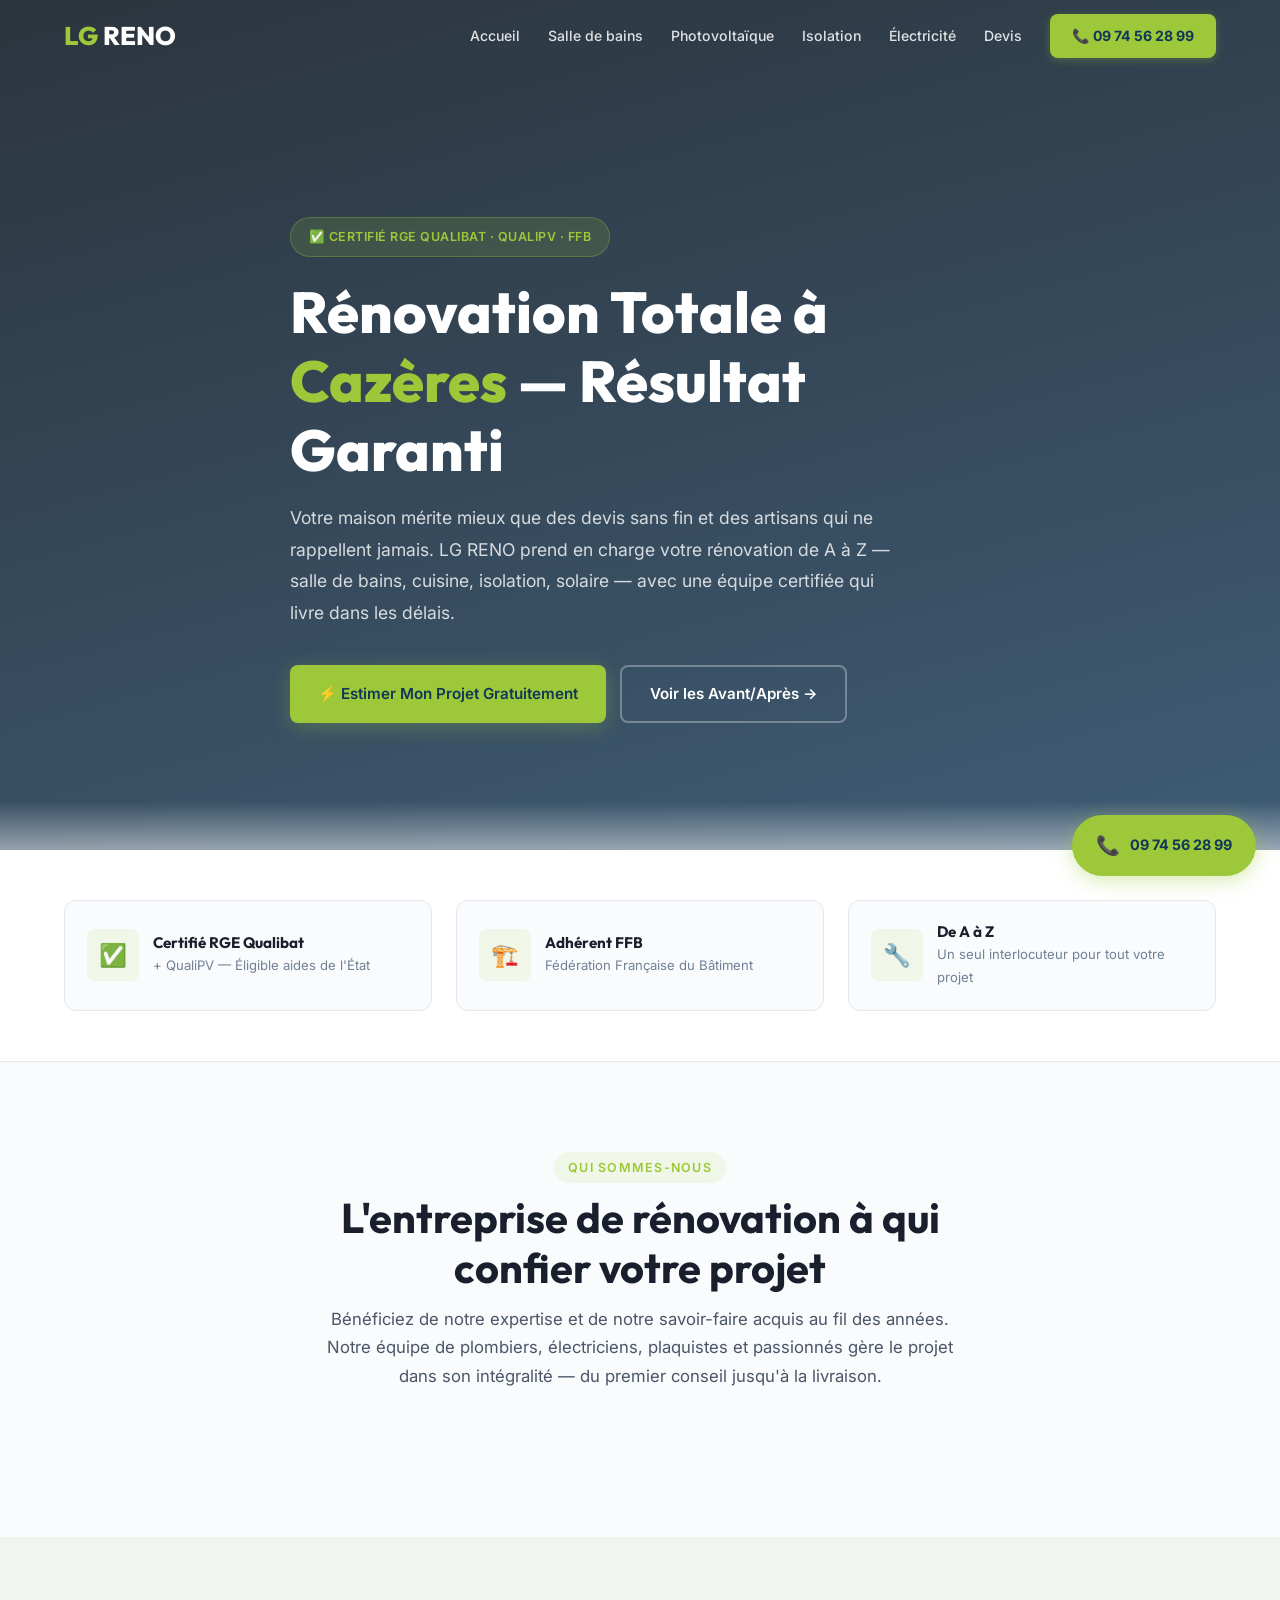
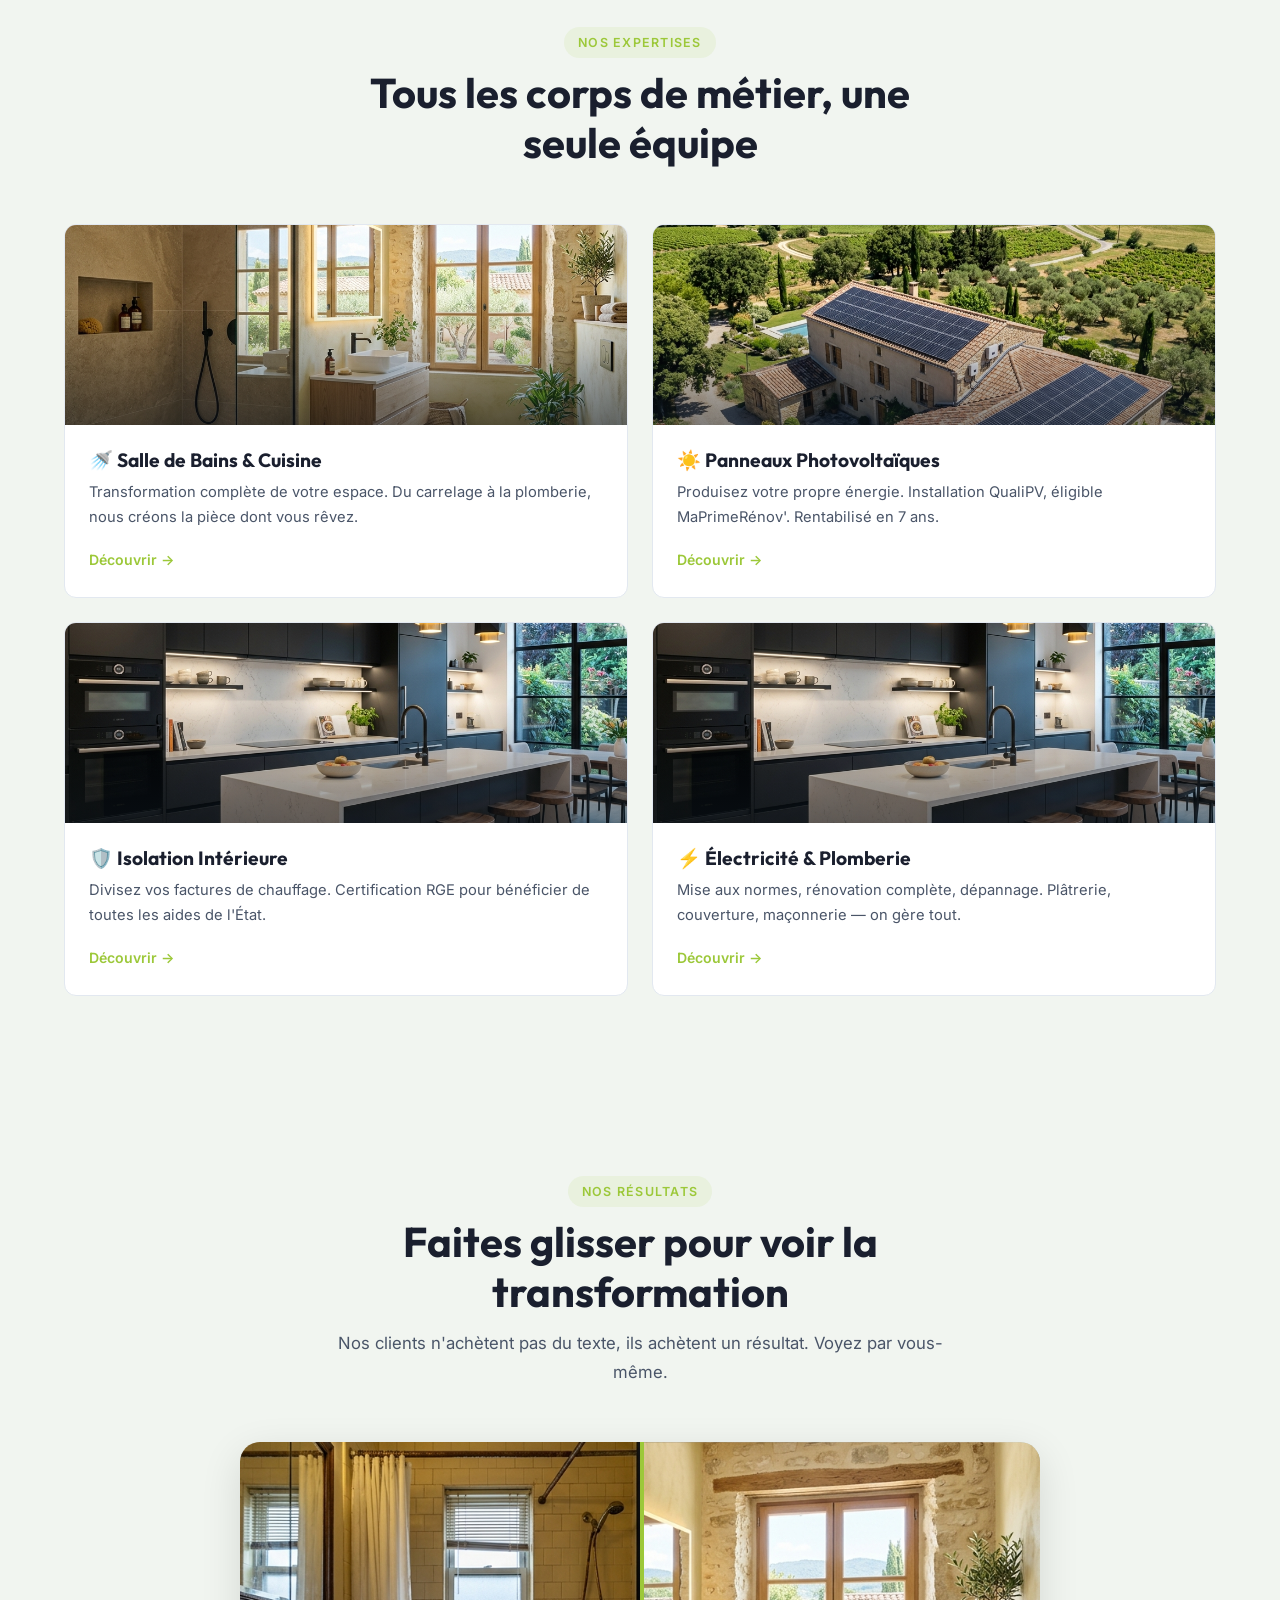
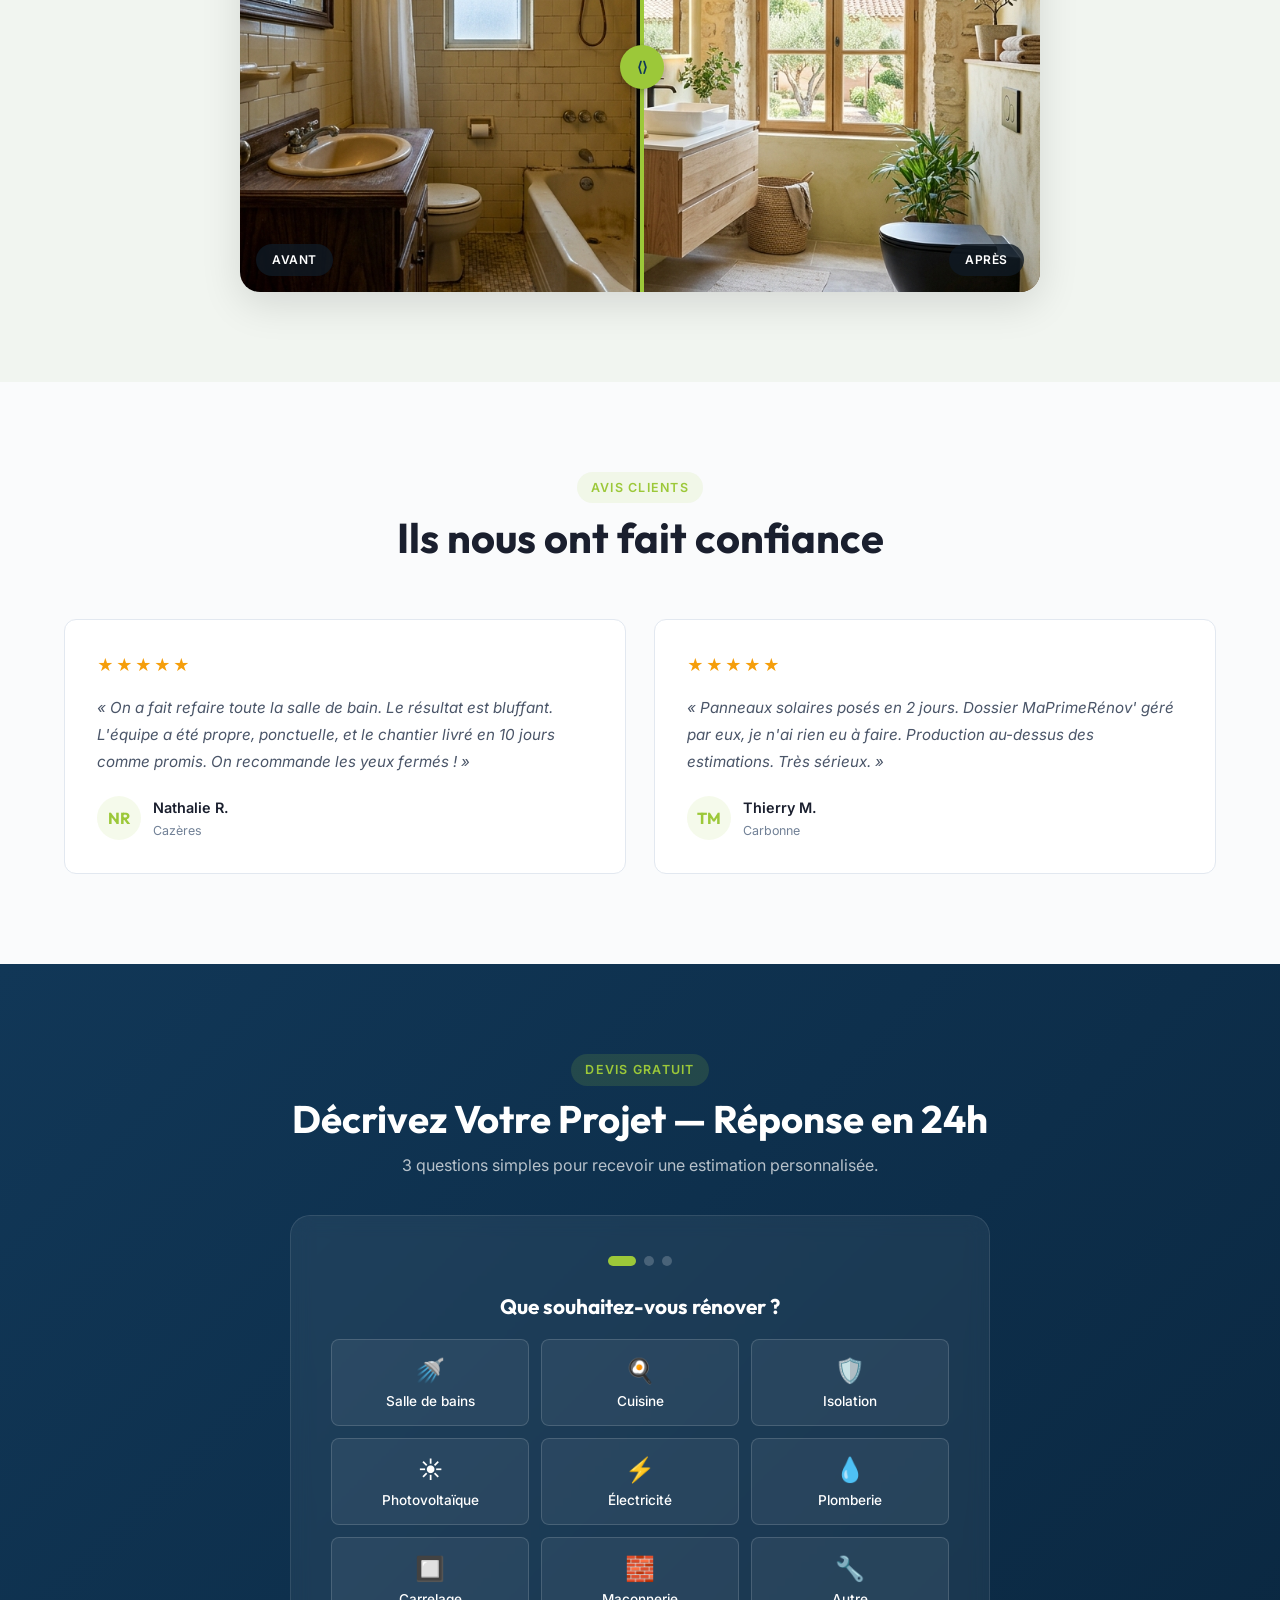
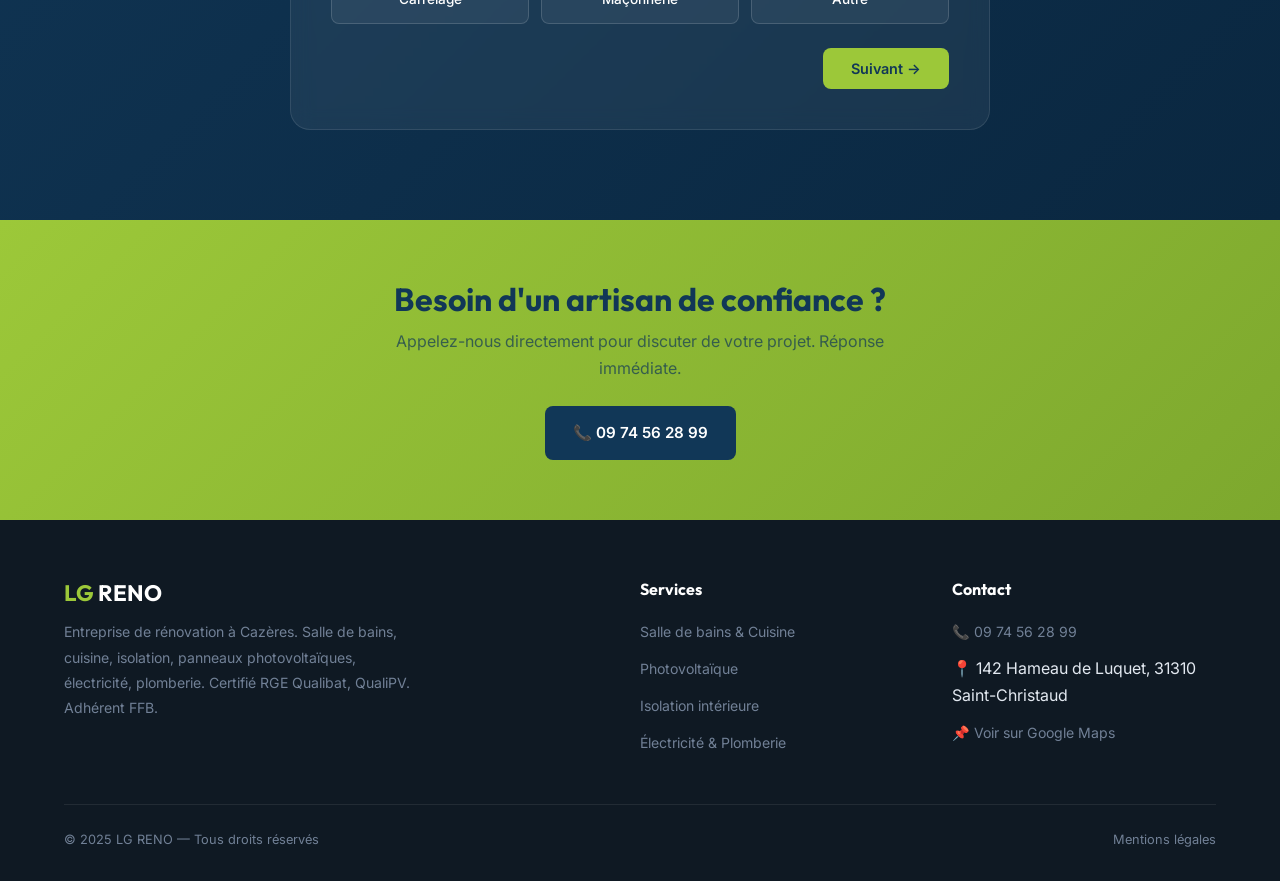
==== index.html @ 8d962550 "feat: site complet LG RENO - multi-pages, slider avant/apres, formulaire multi-etapes, SEO local" ====
<!DOCTYPE html>
<html lang="fr">
<head>
  <meta charset="UTF-8">
  <meta name="viewport" content="width=device-width, initial-scale=1.0">
  <title>Rénovation & Photovoltaïque à Cazères — RGE | LG RENO</title>
  <meta name="description" content="LG RENO à Cazères : rénovation salle de bains, isolation, photovoltaïque. Certifié RGE Qualibat & QualiPV. Devis gratuit, réponse en 24h.">
  <meta name="robots" content="index, follow">
  <meta property="og:title" content="Rénovation & Photovoltaïque à Cazères — RGE | LG RENO">
  <meta property="og:description" content="Rénovation complète, panneaux solaires, isolation. Certifié RGE. Devis gratuit en 24h à Cazères.">
  <link rel="canonical" href="https://lg-reno.com">
  <link rel="stylesheet" href="css/styles.css">
  <script type="application/ld+json">
  {
    "@context": "https://schema.org",
    "@type": "LocalBusiness",
    "name": "LG RENO",
    "description": "Entreprise de rénovation à Cazères. Salle de bains, cuisine, isolation, panneaux photovoltaïques, électricité, plomberie. Certifié RGE Qualibat et QualiPV.",
    "url": "https://lg-reno.com",
    "telephone": "+33974562899",
    "address": {"@type": "PostalAddress","streetAddress": "142 Hameau de Luquet","addressLocality": "Saint-Christaud","postalCode": "31310","addressCountry": "FR"},
    "geo": {"@type": "GeoCoordinates","latitude": 43.2198,"longitude": 1.1089},
    "areaServed": [{"@type": "City","name": "Cazères"},{"@type": "City","name": "Carbonne"},{"@type": "City","name": "Muret"},{"@type": "City","name": "Saint-Gaudens"}],
    "hasOfferCatalog": {"@type": "OfferCatalog","name": "Services LG RENO","itemListElement": [
      {"@type": "Offer","itemOffered": {"@type": "Service","name": "Rénovation Salle de Bains"}},
      {"@type": "Offer","itemOffered": {"@type": "Service","name": "Installation Panneaux Photovoltaïques"}},
      {"@type": "Offer","itemOffered": {"@type": "Service","name": "Isolation Intérieure RGE"}},
      {"@type": "Offer","itemOffered": {"@type": "Service","name": "Électricité et Plomberie"}}
    ]}
  }
  </script>
</head>
<body>

  <!-- NAVBAR -->
  <nav class="navbar" id="navbar">
    <div class="container">
      <a href="index.html" class="nav-logo"><span class="lg">LG</span> <span class="reno">RENO</span></a>
      <div class="nav-links" id="navLinks">
        <a href="index.html">Accueil</a>
        <a href="services/salle-de-bains.html">Salle de bains</a>
        <a href="services/photovoltaique.html">Photovoltaïque</a>
        <a href="services/isolation.html">Isolation</a>
        <a href="services/electricite-plomberie.html">Électricité</a>
        <a href="#devis">Devis</a>
        <a href="tel:0974562899" class="nav-cta">📞 09 74 56 28 99</a>
      </div>
      <button class="menu-toggle" id="menuToggle" aria-label="Menu"><span></span><span></span><span></span></button>
    </div>
  </nav>

  <!-- HERO -->
  <section class="hero" id="hero">
    <div class="container">
      <div class="hero-content">
        <div class="hero-badge">✅ Certifié RGE Qualibat · QualiPV · FFB</div>
        <h1>Rénovation Totale à <em>Cazères</em> — Résultat Garanti</h1>
        <p class="hero-subtitle">
          Votre maison mérite mieux que des devis sans fin et des artisans qui ne rappellent jamais. LG RENO prend en charge votre rénovation de A à Z — salle de bains, cuisine, isolation, solaire — avec une équipe certifiée qui livre dans les délais.
        </p>
        <div class="hero-buttons">
          <a href="#devis" class="btn btn-primary">⚡ Estimer Mon Projet Gratuitement</a>
          <a href="#avant-apres" class="btn btn-outline">Voir les Avant/Après →</a>
        </div>
      </div>
    </div>
  </section>

  <!-- TRUST BAR -->
  <section class="trust-bar reveal">
    <div class="container">
      <div class="trust-grid">
        <div class="trust-item">
          <div class="trust-icon">✅</div>
          <div class="trust-text"><h4>Certifié RGE Qualibat</h4><p>+ QualiPV — Éligible aides de l'État</p></div>
        </div>
        <div class="trust-item">
          <div class="trust-icon">🏗️</div>
          <div class="trust-text"><h4>Adhérent FFB</h4><p>Fédération Française du Bâtiment</p></div>
        </div>
        <div class="trust-item">
          <div class="trust-icon">🔧</div>
          <div class="trust-text"><h4>De A à Z</h4><p>Un seul interlocuteur pour tout votre projet</p></div>
        </div>
      </div>
    </div>
  </section>

  <!-- ABOUT -->
  <section class="section">
    <div class="container">
      <div class="section-header reveal">
        <span class="section-tag">Qui sommes-nous</span>
        <h2>L'entreprise de rénovation à qui confier votre projet</h2>
        <p>Bénéficiez de notre expertise et de notre savoir-faire acquis au fil des années. Notre équipe de plombiers, électriciens, plaquistes et passionnés gère le projet dans son intégralité — du premier conseil jusqu'à la livraison.</p>
      </div>
    </div>
  </section>

  <!-- SERVICES GRID -->
  <section class="section section-alt" id="services">
    <div class="container">
      <div class="section-header reveal">
        <span class="section-tag">Nos Expertises</span>
        <h2>Tous les corps de métier, une seule équipe</h2>
      </div>
      <div class="services-grid">
        <a href="services/salle-de-bains.html" class="service-card reveal">
          <div class="service-img"><img src="images/hero-bg.png" alt="Rénovation salle de bains à Cazères" loading="lazy"><div class="service-img-overlay"></div></div>
          <div class="service-body">
            <h3>🚿 Salle de Bains & Cuisine</h3>
            <p>Transformation complète de votre espace. Du carrelage à la plomberie, nous créons la pièce dont vous rêvez.</p>
            <span class="service-link">Découvrir →</span>
          </div>
        </a>
        <a href="services/photovoltaique.html" class="service-card reveal">
          <div class="service-img"><img src="images/solar.png" alt="Panneaux photovoltaïques à Cazères" loading="lazy"><div class="service-img-overlay"></div></div>
          <div class="service-body">
            <h3>☀️ Panneaux Photovoltaïques</h3>
            <p>Produisez votre propre énergie. Installation QualiPV, éligible MaPrimeRénov'. Rentabilisé en 7 ans.</p>
            <span class="service-link">Découvrir →</span>
          </div>
        </a>
        <a href="services/isolation.html" class="service-card reveal">
          <div class="service-img"><img src="images/kitchen.png" alt="Isolation intérieure à Cazères" loading="lazy"><div class="service-img-overlay"></div></div>
          <div class="service-body">
            <h3>🛡️ Isolation Intérieure</h3>
            <p>Divisez vos factures de chauffage. Certification RGE pour bénéficier de toutes les aides de l'État.</p>
            <span class="service-link">Découvrir →</span>
          </div>
        </a>
        <a href="services/electricite-plomberie.html" class="service-card reveal">
          <div class="service-img"><img src="images/kitchen.png" alt="Électricité et plomberie à Cazères" loading="lazy"><div class="service-img-overlay"></div></div>
          <div class="service-body">
            <h3>⚡ Électricité & Plomberie</h3>
            <p>Mise aux normes, rénovation complète, dépannage. Plâtrerie, couverture, maçonnerie — on gère tout.</p>
            <span class="service-link">Découvrir →</span>
          </div>
        </a>
      </div>
    </div>
  </section>

  <!-- BEFORE / AFTER SLIDER -->
  <section class="ba-section" id="avant-apres">
    <div class="container">
      <div class="section-header reveal">
        <span class="section-tag">Nos Résultats</span>
        <h2>Faites glisser pour voir la transformation</h2>
        <p>Nos clients n'achètent pas du texte, ils achètent un résultat. Voyez par vous-même.</p>
      </div>
      <div class="ba-container reveal">
        <img src="images/before-after.png" alt="Avant rénovation salle de bains" class="ba-before">
        <img src="images/hero-bg.png" alt="Après rénovation salle de bains" class="ba-after">
        <div class="ba-slider"></div>
        <span class="ba-label ba-label-before">Avant</span>
        <span class="ba-label ba-label-after">Après</span>
      </div>
    </div>
  </section>

  <!-- TESTIMONIALS -->
  <section class="section" id="temoignages">
    <div class="container">
      <div class="section-header reveal">
        <span class="section-tag">Avis Clients</span>
        <h2>Ils nous ont fait confiance</h2>
      </div>
      <div class="testimonials-grid">
        <div class="testimonial-card reveal">
          <div class="testimonial-stars">★★★★★</div>
          <p class="testimonial-text">« On a fait refaire toute la salle de bain. Le résultat est bluffant. L'équipe a été propre, ponctuelle, et le chantier livré en 10 jours comme promis. On recommande les yeux fermés ! »</p>
          <div class="testimonial-author">
            <div class="testimonial-avatar">NR</div>
            <div><div class="testimonial-name">Nathalie R.</div><div class="testimonial-location">Cazères</div></div>
          </div>
        </div>
        <div class="testimonial-card reveal">
          <div class="testimonial-stars">★★★★★</div>
          <p class="testimonial-text">« Panneaux solaires posés en 2 jours. Dossier MaPrimeRénov' géré par eux, je n'ai rien eu à faire. Production au-dessus des estimations. Très sérieux. »</p>
          <div class="testimonial-author">
            <div class="testimonial-avatar">TM</div>
            <div><div class="testimonial-name">Thierry M.</div><div class="testimonial-location">Carbonne</div></div>
          </div>
        </div>
      </div>
    </div>
  </section>

  <!-- MULTI-STEP QUOTE FORM -->
  <section class="quote-section" id="devis">
    <div class="container">
      <div class="quote-wrapper reveal">
        <span class="section-tag" style="background:rgba(156,200,57,0.15)">Devis Gratuit</span>
        <h2>Décrivez Votre Projet — Réponse en 24h</h2>
        <p>3 questions simples pour recevoir une estimation personnalisée.</p>

        <form id="quoteForm" name="devis" method="POST" data-netlify="true">
          <input type="hidden" name="form-name" value="devis">
          <input type="hidden" name="service" value="">
          <input type="hidden" name="delai" value="">

          <div class="quote-card">
            <div class="step-indicator">
              <div class="step-dot active"></div>
              <div class="step-dot"></div>
              <div class="step-dot"></div>
            </div>

            <!-- STEP 1 -->
            <div class="step active" data-step="1">
              <h3>Que souhaitez-vous rénover ?</h3>
              <div class="option-grid">
                <button type="button" class="option-btn" data-service="Salle de bains"><span class="icon">🚿</span>Salle de bains</button>
                <button type="button" class="option-btn" data-service="Cuisine"><span class="icon">🍳</span>Cuisine</button>
                <button type="button" class="option-btn" data-service="Isolation"><span class="icon">🛡️</span>Isolation</button>
                <button type="button" class="option-btn" data-service="Photovoltaïque"><span class="icon">☀️</span>Photovoltaïque</button>
                <button type="button" class="option-btn" data-service="Électricité"><span class="icon">⚡</span>Électricité</button>
                <button type="button" class="option-btn" data-service="Plomberie"><span class="icon">💧</span>Plomberie</button>
                <button type="button" class="option-btn" data-service="Carrelage"><span class="icon">🔲</span>Carrelage</button>
                <button type="button" class="option-btn" data-service="Maçonnerie"><span class="icon">🧱</span>Maçonnerie</button>
                <button type="button" class="option-btn" data-service="Autre"><span class="icon">🔧</span>Autre</button>
              </div>
              <div class="step-nav" style="justify-content:flex-end">
                <button type="button" class="btn-step btn-step-next">Suivant →</button>
              </div>
            </div>

            <!-- STEP 2 -->
            <div class="step" data-step="2">
              <h3>Quel est votre délai ?</h3>
              <div class="option-grid" style="grid-template-columns:repeat(3,1fr)">
                <button type="button" class="option-btn" data-delay="Urgent (< 1 mois)"><span class="icon">🔥</span>Urgent<br><small>Sous 1 mois</small></button>
                <button type="button" class="option-btn" data-delay="1 à 3 mois"><span class="icon">📅</span>Normal<br><small>1 à 3 mois</small></button>
                <button type="button" class="option-btn" data-delay="Pas pressé"><span class="icon">🕐</span>Flexible<br><small>Pas pressé</small></button>
              </div>
              <div class="step-nav">
                <button type="button" class="btn-step btn-step-back">← Retour</button>
                <button type="button" class="btn-step btn-step-next">Suivant →</button>
              </div>
            </div>

            <!-- STEP 3 -->
            <div class="step" data-step="3">
              <h3>Vos coordonnées</h3>
              <div class="form-row">
                <div class="form-group"><label for="q-name">Nom complet</label><input type="text" id="q-name" name="nom" placeholder="Votre nom" required></div>
                <div class="form-group"><label for="q-phone">Téléphone</label><input type="tel" id="q-phone" name="telephone" placeholder="06 12 34 56 78" required></div>
              </div>
              <div class="form-group"><label for="q-city">Ville</label><input type="text" id="q-city" name="ville" placeholder="Cazères, Carbonne, Muret…"></div>
              <div class="step-nav">
                <button type="button" class="btn-step btn-step-back">← Retour</button>
                <button type="submit" class="btn-step btn-step-next">Envoyer Ma Demande ✓</button>
              </div>
            </div>
          </div>
        </form>
      </div>
    </div>
  </section>

  <!-- CTA BAND -->
  <section class="cta-band reveal">
    <div class="container">
      <h2>Besoin d'un artisan de confiance ?</h2>
      <p>Appelez-nous directement pour discuter de votre projet. Réponse immédiate.</p>
      <a href="tel:0974562899" class="btn btn-dark">📞 09 74 56 28 99</a>
    </div>
  </section>

  <!-- FOOTER -->
  <footer class="footer">
    <div class="container">
      <div class="footer-grid">
        <div class="footer-brand">
          <h3><span class="lg">LG</span> RENO</h3>
          <p>Entreprise de rénovation à Cazères. Salle de bains, cuisine, isolation, panneaux photovoltaïques, électricité, plomberie. Certifié RGE Qualibat, QualiPV. Adhérent FFB.</p>
        </div>
        <div>
          <h4>Services</h4>
          <ul>
            <li><a href="services/salle-de-bains.html">Salle de bains & Cuisine</a></li>
            <li><a href="services/photovoltaique.html">Photovoltaïque</a></li>
            <li><a href="services/isolation.html">Isolation intérieure</a></li>
            <li><a href="services/electricite-plomberie.html">Électricité & Plomberie</a></li>
          </ul>
        </div>
        <div>
          <h4>Contact</h4>
          <ul>
            <li><a href="tel:0974562899">📞 09 74 56 28 99</a></li>
            <li>📍 142 Hameau de Luquet, 31310 Saint-Christaud</li>
            <li><a href="https://www.google.com/maps/place/LG+R%C3%A9no" target="_blank" rel="noopener">📌 Voir sur Google Maps</a></li>
          </ul>
        </div>
      </div>
      <div class="footer-bottom">
        <p>© 2025 LG RENO — Tous droits réservés</p>
        <p><a href="#">Mentions légales</a></p>
      </div>
    </div>
  </footer>

  <!-- FLOATING CALL BUTTON -->
  <a href="tel:0974562899" class="floating-cta" id="floatingCta">
    <span class="phone-icon">📞</span>
    <span>09 74 56 28 99</span>
  </a>

  <script src="js/main.js"></script>
</body>
</html>
---- css/styles.css ----
@import url('https://fonts.googleapis.com/css2?family=Outfit:wght@400;500;600;700;800&family=Inter:wght@400;500;600&display=swap');

:root {
  --primary: #9CC839;
  --primary-hover: #7DA82E;
  --primary-light: rgba(156,200,57,0.1);
  --secondary: #113757;
  --secondary-light: rgba(17,55,87,0.08);
  --bg-main: #FAFBFC;
  --bg-alt: #F1F5F0;
  --bg-dark: #0F1923;
  --text-primary: #1A1F2E;
  --text-secondary: #4A5568;
  --text-light: #718096;
  --text-on-dark: #E2E8F0;
  --white: #FFFFFF;
  --border: #E2E8F0;
  --shadow-sm: 0 1px 3px rgba(0,0,0,0.06);
  --shadow-md: 0 4px 20px rgba(0,0,0,0.08);
  --shadow-lg: 0 12px 40px rgba(0,0,0,0.12);
  --radius: 8px;
  --radius-lg: 12px;
  --radius-xl: 20px;
  --transition: 0.3s cubic-bezier(0.4,0,0.2,1);
  --max-width: 1200px;
}

*,*::before,*::after{box-sizing:border-box;margin:0;padding:0}
html{scroll-behavior:smooth;font-size:16px}
body{font-family:'Inter',sans-serif;color:var(--text-primary);background:var(--bg-main);line-height:1.7;-webkit-font-smoothing:antialiased;overflow-x:hidden}
h1,h2,h3,h4{font-family:'Outfit',sans-serif;font-weight:700;line-height:1.2}
a{text-decoration:none;color:inherit;transition:var(--transition)}
img{max-width:100%;height:auto;display:block}
ul{list-style:none}
.container{max-width:var(--max-width);margin:0 auto;padding:0 24px}

.reveal{opacity:0;transform:translateY(30px);transition:opacity 0.7s ease,transform 0.7s ease}
.reveal.visible{opacity:1;transform:translateY(0)}

/* NAVBAR */
.navbar{position:fixed;top:0;left:0;right:0;z-index:1000;padding:14px 0;background:transparent;transition:var(--transition)}
.navbar.scrolled{background:rgba(255,255,255,0.95);backdrop-filter:blur(20px);box-shadow:var(--shadow-sm);padding:10px 0}
.navbar .container{display:flex;align-items:center;justify-content:space-between}
.nav-logo{font-family:'Outfit',sans-serif;font-weight:800;font-size:1.6rem;color:var(--white)}
.nav-logo .lg{color:var(--primary)}
.nav-logo .reno{color:var(--white)}
.navbar.scrolled .nav-logo .reno{color:var(--secondary)}
.nav-links{display:flex;align-items:center;gap:28px}
.nav-links a{font-size:0.88rem;font-weight:500;color:rgba(255,255,255,0.85);padding:4px 0;position:relative}
.nav-links a::after{content:'';position:absolute;bottom:-2px;left:0;width:0;height:2px;background:var(--primary);transition:var(--transition)}
.nav-links a:hover::after{width:100%}
.navbar.scrolled .nav-links a{color:var(--text-secondary)}
.nav-cta{background:var(--primary)!important;color:var(--secondary)!important;padding:10px 22px!important;border-radius:var(--radius)!important;font-weight:700!important;box-shadow:0 2px 10px rgba(156,200,57,0.3)}
.nav-cta:hover{background:var(--primary-hover)!important;transform:translateY(-1px)}
.nav-cta::after{display:none!important}
.menu-toggle{display:none;flex-direction:column;gap:5px;cursor:pointer;background:none;border:none;padding:4px}
.menu-toggle span{width:24px;height:2px;background:var(--white);transition:var(--transition);border-radius:2px}
.navbar.scrolled .menu-toggle span{background:var(--text-primary)}

/* HERO */
.hero{position:relative;min-height:100vh;display:flex;align-items:center;background:linear-gradient(165deg,rgba(15,25,35,0.88) 0%,rgba(17,55,87,0.8) 100%),url('images/hero-bg.png') center/cover no-repeat;overflow:hidden}
.hero::after{content:'';position:absolute;bottom:-2px;left:0;right:0;height:100px;background:linear-gradient(to top,var(--bg-main),transparent);z-index:2}
.hero-content{position:relative;z-index:3;max-width:700px;padding:120px 0 80px}
.hero-badge{display:inline-flex;align-items:center;gap:8px;background:rgba(156,200,57,0.15);border:1px solid rgba(156,200,57,0.3);color:var(--primary);padding:8px 18px;border-radius:50px;font-size:0.78rem;font-weight:600;margin-bottom:20px;letter-spacing:0.04em;text-transform:uppercase}
.hero h1{font-size:clamp(2.4rem,5vw,3.6rem);color:var(--white);margin-bottom:18px;font-weight:800}
.hero h1 em{font-style:normal;color:var(--primary)}
.hero-subtitle{font-size:1.1rem;color:rgba(255,255,255,0.8);margin-bottom:36px;line-height:1.8;max-width:600px}
.hero-buttons{display:flex;gap:14px;flex-wrap:wrap}

/* BUTTONS */
.btn{display:inline-flex;align-items:center;gap:8px;padding:14px 28px;border-radius:var(--radius);font-family:'Inter',sans-serif;font-weight:600;font-size:0.95rem;cursor:pointer;transition:var(--transition);border:none;text-align:center}
.btn-primary{background:var(--primary);color:var(--secondary);box-shadow:0 4px 20px rgba(156,200,57,0.3)}
.btn-primary:hover{background:var(--primary-hover);transform:translateY(-2px);box-shadow:0 6px 30px rgba(156,200,57,0.4)}
.btn-outline{background:transparent;color:var(--white);border:2px solid rgba(255,255,255,0.3)}
.btn-outline:hover{background:rgba(255,255,255,0.1);border-color:rgba(255,255,255,0.6);transform:translateY(-2px)}
.btn-secondary{background:var(--secondary);color:var(--white);box-shadow:0 4px 15px rgba(17,55,87,0.3)}
.btn-secondary:hover{transform:translateY(-2px)}
.btn-dark{background:var(--secondary);color:var(--white)}

/* TRUST BAR */
.trust-bar{padding:50px 0;background:var(--white);border-bottom:1px solid var(--border);position:relative;z-index:5;margin-top:-50px}
.trust-grid{display:grid;grid-template-columns:repeat(3,1fr);gap:24px}
.trust-item{display:flex;align-items:center;gap:14px;padding:22px;border-radius:var(--radius-lg);background:var(--bg-main);border:1px solid var(--border);transition:var(--transition)}
.trust-item:hover{border-color:var(--primary);box-shadow:0 0 20px rgba(156,200,57,0.12);transform:translateY(-2px)}
.trust-icon{flex-shrink:0;width:52px;height:52px;display:flex;align-items:center;justify-content:center;border-radius:var(--radius);background:var(--primary-light);font-size:1.4rem}
.trust-text h4{font-size:0.95rem;font-weight:700;margin-bottom:2px}
.trust-text p{font-size:0.82rem;color:var(--text-light)}

/* SECTIONS */
.section{padding:90px 0}
.section-alt{background:var(--bg-alt)}
.section-header{text-align:center;max-width:640px;margin:0 auto 56px}
.section-tag{display:inline-block;font-size:0.78rem;font-weight:600;text-transform:uppercase;letter-spacing:0.1em;color:var(--primary);margin-bottom:10px;padding:5px 14px;background:var(--primary-light);border-radius:50px}
.section-header h2{font-size:clamp(1.9rem,3.5vw,2.6rem);margin-bottom:12px}
.section-header p{color:var(--text-secondary);font-size:1.05rem}

/* SERVICES GRID */
.services-grid{display:grid;grid-template-columns:repeat(2,1fr);gap:24px}
.service-card{border-radius:var(--radius-lg);overflow:hidden;background:var(--white);border:1px solid var(--border);transition:var(--transition);text-decoration:none;color:inherit;display:block}
.service-card:hover{transform:translateY(-5px);box-shadow:var(--shadow-lg);border-color:transparent}
.service-img{height:200px;overflow:hidden;position:relative}
.service-img img{width:100%;height:100%;object-fit:cover;transition:transform 0.5s ease}
.service-card:hover .service-img img{transform:scale(1.06)}
.service-img-overlay{position:absolute;inset:0;background:linear-gradient(to bottom,transparent 40%,rgba(15,25,35,0.5))}
.service-body{padding:24px}
.service-body h3{font-size:1.2rem;margin-bottom:8px;display:flex;align-items:center;gap:8px}
.service-body p{color:var(--text-secondary);font-size:0.92rem;line-height:1.7;margin-bottom:16px}
.service-link{display:inline-flex;align-items:center;gap:6px;color:var(--primary);font-weight:600;font-size:0.88rem}
.service-link:hover{gap:12px}

/* BEFORE/AFTER SLIDER */
.ba-section{padding:90px 0;background:var(--bg-alt)}
.ba-container{max-width:800px;margin:0 auto;position:relative;border-radius:var(--radius-xl);overflow:hidden;box-shadow:var(--shadow-lg);aspect-ratio:16/9;cursor:ew-resize;user-select:none}
.ba-container img{position:absolute;top:0;left:0;width:100%;height:100%;object-fit:cover}
.ba-after{clip-path:inset(0 0 0 50%)}
.ba-slider{position:absolute;top:0;bottom:0;left:50%;width:4px;background:var(--primary);z-index:10;cursor:ew-resize}
.ba-slider::before{content:'⟨⟩';position:absolute;top:50%;left:50%;transform:translate(-50%,-50%);width:44px;height:44px;background:var(--primary);border-radius:50%;display:flex;align-items:center;justify-content:center;color:var(--secondary);font-weight:700;font-size:0.85rem;box-shadow:0 2px 10px rgba(0,0,0,0.3)}
.ba-label{position:absolute;bottom:16px;padding:6px 16px;background:rgba(15,25,35,0.8);color:var(--white);border-radius:50px;font-size:0.75rem;font-weight:600;text-transform:uppercase;letter-spacing:0.05em;z-index:5}
.ba-label-before{left:16px}
.ba-label-after{right:16px}

/* TESTIMONIALS */
.testimonials-grid{display:grid;grid-template-columns:repeat(2,1fr);gap:28px}
.testimonial-card{background:var(--white);border-radius:var(--radius-lg);padding:32px;border:1px solid var(--border);transition:var(--transition)}
.testimonial-card:hover{box-shadow:var(--shadow-md);transform:translateY(-3px)}
.testimonial-stars{color:#F59E0B;font-size:1rem;margin-bottom:14px;letter-spacing:2px}
.testimonial-text{font-size:0.95rem;color:var(--text-secondary);line-height:1.8;margin-bottom:20px;font-style:italic}
.testimonial-author{display:flex;align-items:center;gap:12px}
.testimonial-avatar{width:44px;height:44px;border-radius:50%;background:var(--primary-light);display:flex;align-items:center;justify-content:center;font-weight:700;color:var(--primary);font-family:'Outfit',sans-serif}
.testimonial-name{font-weight:600;font-size:0.9rem}
.testimonial-location{font-size:0.78rem;color:var(--text-light)}

/* MULTI-STEP FORM */
.quote-section{padding:90px 0;background:linear-gradient(135deg,var(--secondary) 0%,#0a2740 100%);color:var(--white)}
.quote-wrapper{max-width:700px;margin:0 auto;text-align:center}
.quote-wrapper h2{color:var(--white);font-size:clamp(1.8rem,3vw,2.4rem);margin-bottom:10px}
.quote-wrapper>p{color:rgba(255,255,255,0.7);margin-bottom:36px}
.quote-card{background:rgba(255,255,255,0.06);backdrop-filter:blur(10px);border:1px solid rgba(255,255,255,0.1);border-radius:var(--radius-xl);padding:40px;text-align:left}
.step{display:none}
.step.active{display:block}
.step-indicator{display:flex;justify-content:center;gap:8px;margin-bottom:28px}
.step-dot{width:10px;height:10px;border-radius:50%;background:rgba(255,255,255,0.2);transition:var(--transition)}
.step-dot.active{background:var(--primary);width:28px;border-radius:10px}
.step h3{color:var(--white);font-size:1.3rem;margin-bottom:20px;text-align:center}
.option-grid{display:grid;grid-template-columns:repeat(3,1fr);gap:12px}
.option-btn{padding:16px 12px;background:rgba(255,255,255,0.06);border:1.5px solid rgba(255,255,255,0.15);border-radius:var(--radius);color:var(--white);font-family:'Inter',sans-serif;font-size:0.85rem;font-weight:500;cursor:pointer;transition:var(--transition);text-align:center;display:flex;flex-direction:column;align-items:center;gap:8px}
.option-btn .icon{font-size:1.5rem}
.option-btn:hover,.option-btn.selected{border-color:var(--primary);background:rgba(156,200,57,0.15);color:var(--primary)}
.form-group{margin-bottom:16px}
.form-group label{display:block;font-size:0.85rem;font-weight:500;color:rgba(255,255,255,0.8);margin-bottom:6px}
.form-group input,.form-group select{width:100%;padding:14px 16px;border:1.5px solid rgba(255,255,255,0.15);border-radius:var(--radius);font-family:'Inter',sans-serif;font-size:0.95rem;color:var(--white);background:rgba(255,255,255,0.06);outline:none;transition:var(--transition)}
.form-group input:focus,.form-group select:focus{border-color:var(--primary);box-shadow:0 0 0 3px rgba(156,200,57,0.15)}
.form-group input::placeholder{color:rgba(255,255,255,0.3)}
.form-row{display:grid;grid-template-columns:1fr 1fr;gap:14px}
.step-nav{display:flex;justify-content:space-between;margin-top:24px}
.btn-step{padding:12px 28px;border-radius:var(--radius);font-family:'Inter',sans-serif;font-weight:600;font-size:0.9rem;cursor:pointer;border:none;transition:var(--transition)}
.btn-step-back{background:transparent;color:rgba(255,255,255,0.6);border:1px solid rgba(255,255,255,0.2)}
.btn-step-next{background:var(--primary);color:var(--secondary)}
.btn-step-next:hover{background:var(--primary-hover)}

/* FLOATING CALL BUTTON */
.floating-cta{position:fixed;bottom:24px;right:24px;z-index:999;display:flex;align-items:center;gap:10px;background:var(--primary);color:var(--secondary);padding:14px 24px;border-radius:50px;font-weight:700;font-size:0.9rem;box-shadow:0 4px 20px rgba(156,200,57,0.4);transition:var(--transition);cursor:pointer;text-decoration:none}
.floating-cta:hover{transform:scale(1.05);box-shadow:0 6px 30px rgba(156,200,57,0.5)}
.floating-cta .phone-icon{font-size:1.2rem}

/* CTA BAND */
.cta-band{padding:60px 0;background:linear-gradient(135deg,var(--primary) 0%,#7DA82E 100%);color:var(--secondary);text-align:center}
.cta-band h2{color:var(--secondary);font-size:clamp(1.5rem,2.5vw,2rem);margin-bottom:10px}
.cta-band p{color:rgba(17,55,87,0.7);margin-bottom:24px;max-width:500px;margin-left:auto;margin-right:auto}

/* FOOTER */
.footer{background:var(--bg-dark);color:var(--text-on-dark);padding:60px 0 30px}
.footer-grid{display:grid;grid-template-columns:2fr 1fr 1fr;gap:48px;margin-bottom:48px}
.footer-brand h3{color:var(--white);font-size:1.4rem;margin-bottom:12px}
.footer-brand h3 .lg{color:var(--primary)}
.footer-brand p{font-size:0.88rem;color:var(--text-light);line-height:1.8;max-width:360px}
.footer h4{color:var(--white);font-size:1rem;margin-bottom:18px}
.footer ul{display:flex;flex-direction:column;gap:10px}
.footer ul a{font-size:0.88rem;color:var(--text-light)}
.footer ul a:hover{color:var(--primary)}
.footer-bottom{border-top:1px solid rgba(255,255,255,0.08);padding-top:24px;display:flex;justify-content:space-between;font-size:0.8rem;color:var(--text-light)}

/* RESPONSIVE */
@media(max-width:992px){
  .nav-links{display:none}.menu-toggle{display:flex}
  .nav-links.active{display:flex;flex-direction:column;position:fixed;top:0;left:0;right:0;bottom:0;background:rgba(15,25,35,0.97);backdrop-filter:blur(20px);justify-content:center;align-items:center;gap:24px;z-index:999}
  .nav-links.active a{color:var(--white);font-size:1.1rem}
  .trust-grid,.services-grid,.testimonials-grid{grid-template-columns:1fr}
  .option-grid{grid-template-columns:repeat(2,1fr)}
  .footer-grid{grid-template-columns:1fr;gap:32px}
}
@media(max-width:600px){
  .hero h1{font-size:2rem}.hero-buttons{flex-direction:column}
  .btn{width:100%;justify-content:center}
  .option-grid{grid-template-columns:1fr 1fr}
  .form-row{grid-template-columns:1fr}
  .footer-bottom{flex-direction:column;gap:8px;text-align:center}
  .floating-cta span{display:none}.floating-cta{padding:16px;border-radius:50%}
}
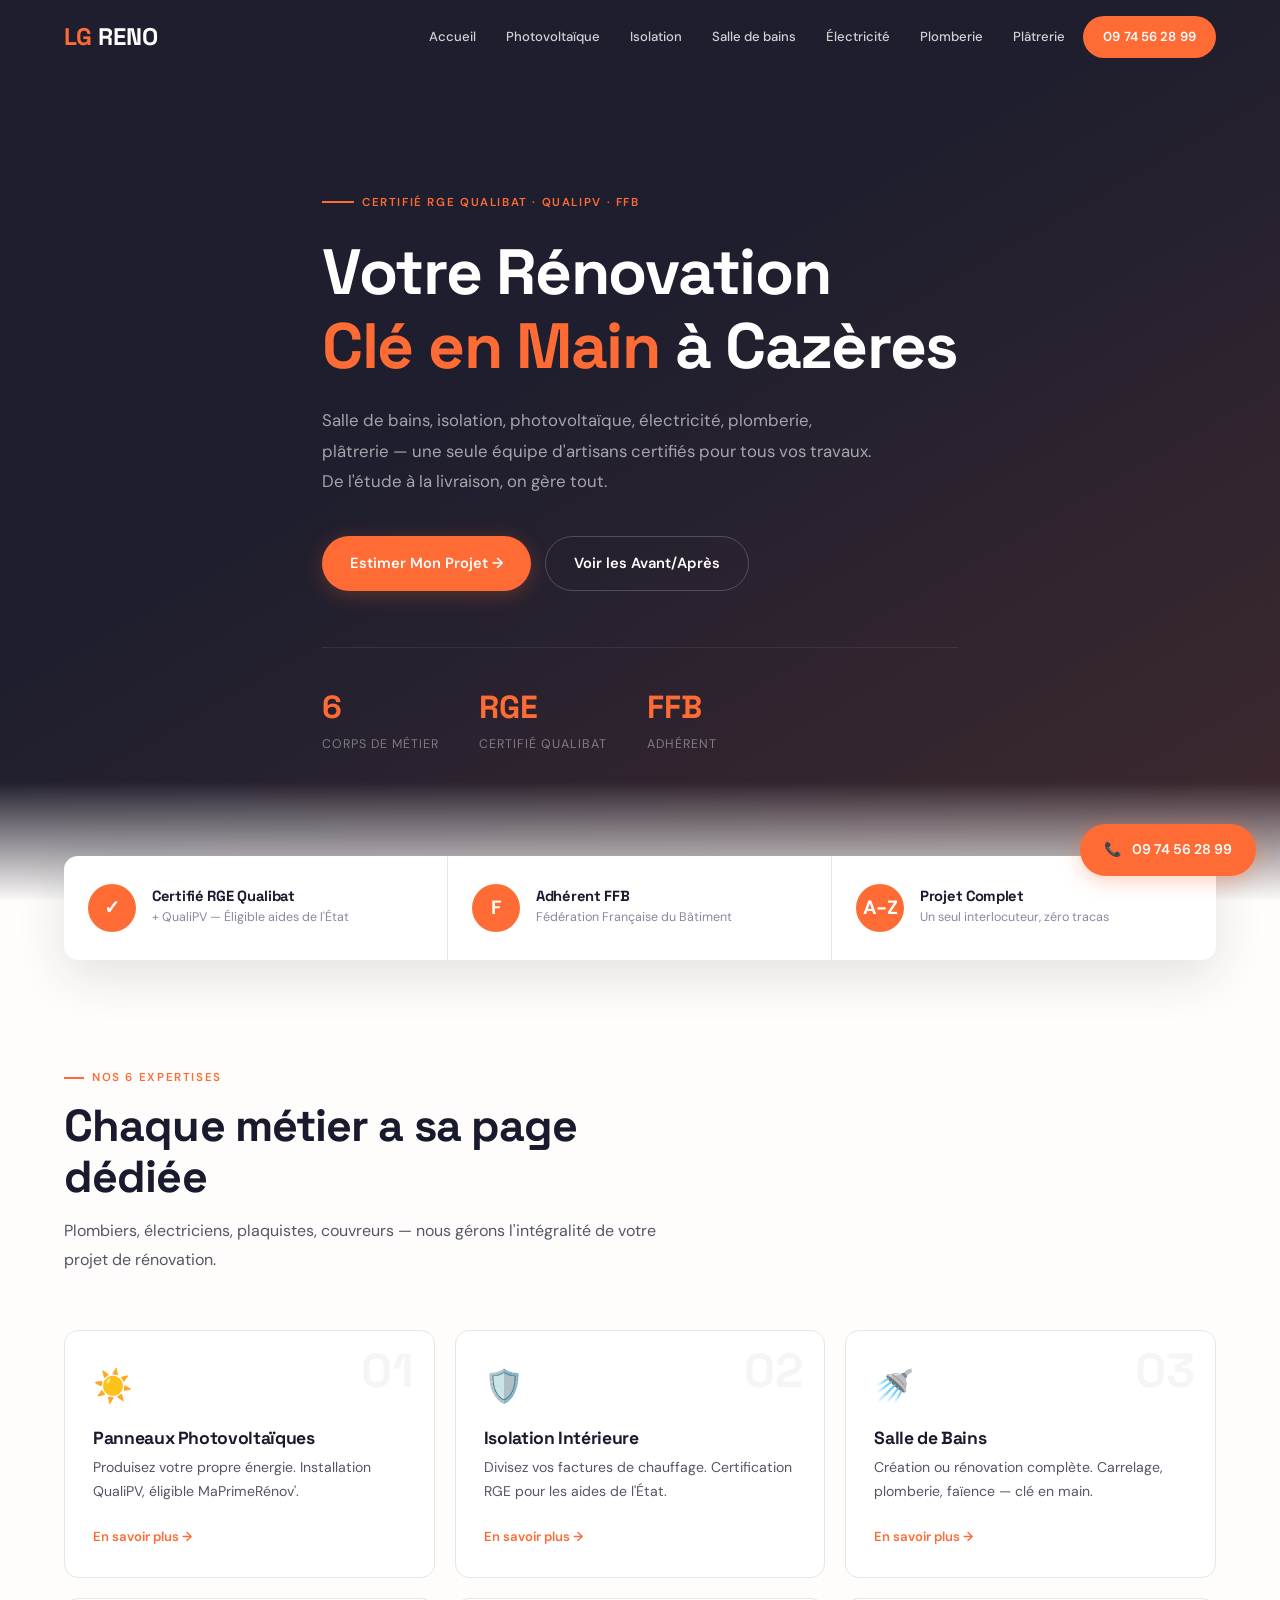
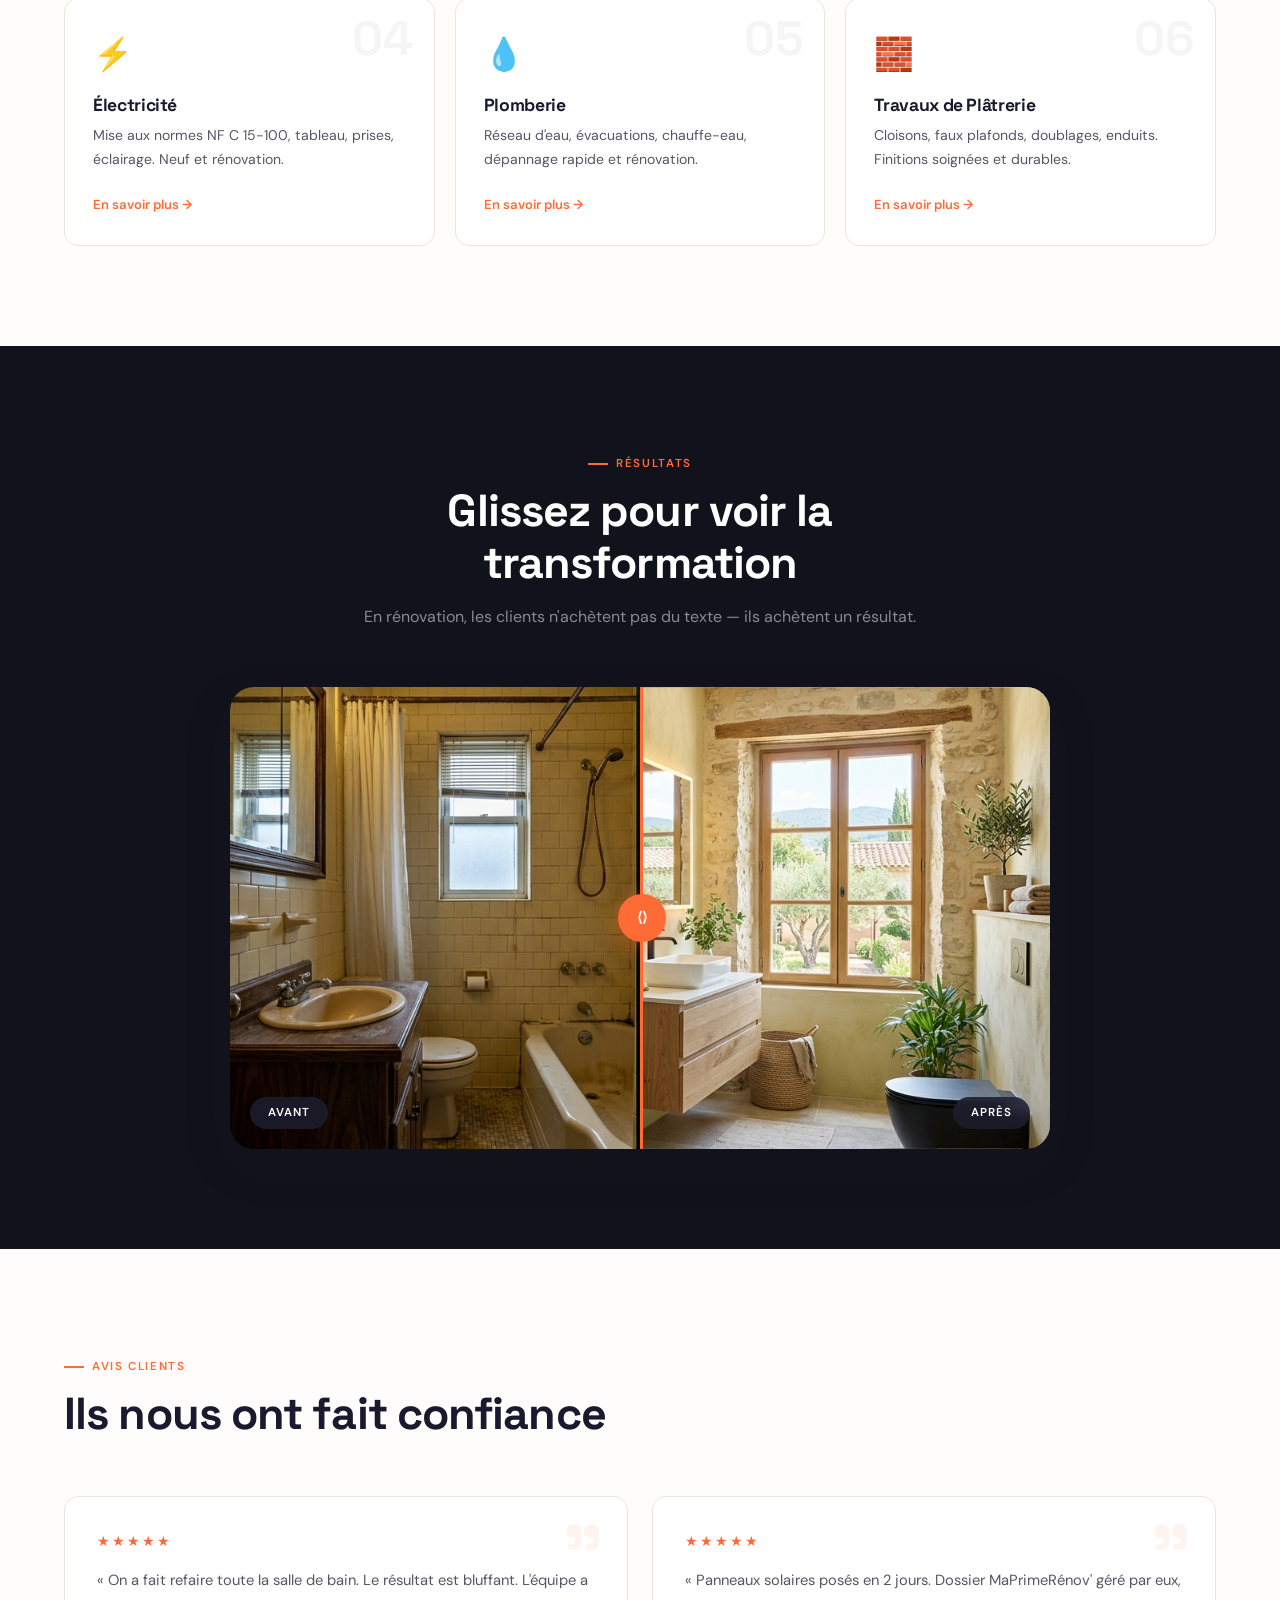
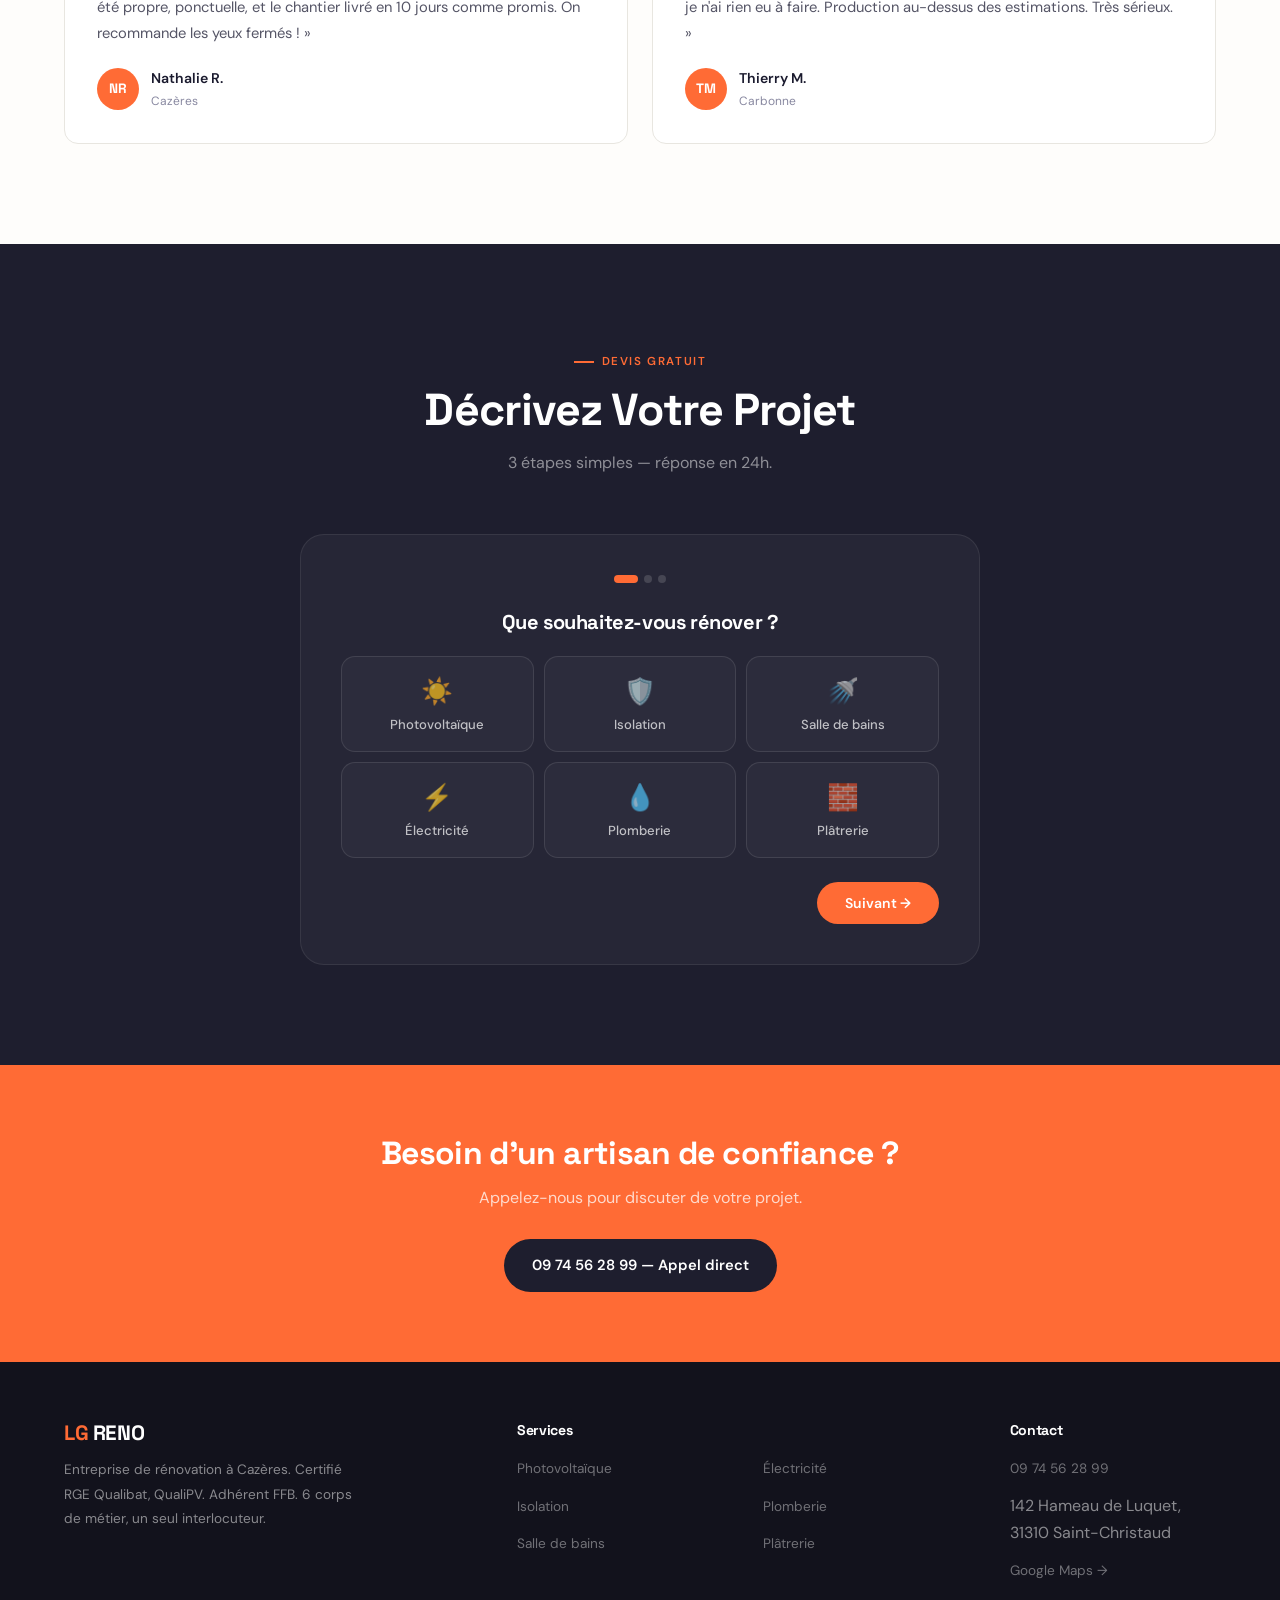
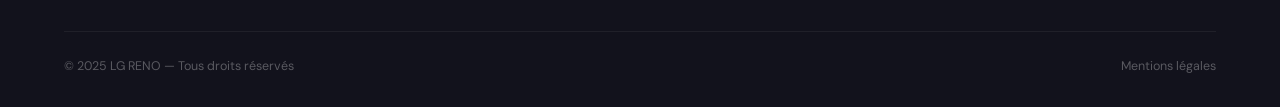
==== commit 872f0746: "refactor: nouvelle DA orange/charcoal + 6 pages services separees (elec, plomberie, platrerie)" ====
--- a/index.html
+++ b/index.html
@@ -4,309 +4,203 @@
   <meta charset="UTF-8">
   <meta name="viewport" content="width=device-width, initial-scale=1.0">
   <title>Rénovation & Photovoltaïque à Cazères — RGE | LG RENO</title>
-  <meta name="description" content="LG RENO à Cazères : rénovation salle de bains, isolation, photovoltaïque. Certifié RGE Qualibat & QualiPV. Devis gratuit, réponse en 24h.">
-  <meta name="robots" content="index, follow">
-  <meta property="og:title" content="Rénovation & Photovoltaïque à Cazères — RGE | LG RENO">
-  <meta property="og:description" content="Rénovation complète, panneaux solaires, isolation. Certifié RGE. Devis gratuit en 24h à Cazères.">
+  <meta name="description" content="LG RENO à Cazères : rénovation salle de bains, isolation, photovoltaïque, électricité, plomberie, plâtrerie. Certifié RGE Qualibat & QualiPV. Devis gratuit.">
   <link rel="canonical" href="https://lg-reno.com">
   <link rel="stylesheet" href="css/styles.css">
   <script type="application/ld+json">
-  {
-    "@context": "https://schema.org",
-    "@type": "LocalBusiness",
-    "name": "LG RENO",
-    "description": "Entreprise de rénovation à Cazères. Salle de bains, cuisine, isolation, panneaux photovoltaïques, électricité, plomberie. Certifié RGE Qualibat et QualiPV.",
-    "url": "https://lg-reno.com",
-    "telephone": "+33974562899",
-    "address": {"@type": "PostalAddress","streetAddress": "142 Hameau de Luquet","addressLocality": "Saint-Christaud","postalCode": "31310","addressCountry": "FR"},
-    "geo": {"@type": "GeoCoordinates","latitude": 43.2198,"longitude": 1.1089},
-    "areaServed": [{"@type": "City","name": "Cazères"},{"@type": "City","name": "Carbonne"},{"@type": "City","name": "Muret"},{"@type": "City","name": "Saint-Gaudens"}],
-    "hasOfferCatalog": {"@type": "OfferCatalog","name": "Services LG RENO","itemListElement": [
-      {"@type": "Offer","itemOffered": {"@type": "Service","name": "Rénovation Salle de Bains"}},
-      {"@type": "Offer","itemOffered": {"@type": "Service","name": "Installation Panneaux Photovoltaïques"}},
-      {"@type": "Offer","itemOffered": {"@type": "Service","name": "Isolation Intérieure RGE"}},
-      {"@type": "Offer","itemOffered": {"@type": "Service","name": "Électricité et Plomberie"}}
-    ]}
-  }
+  {"@context":"https://schema.org","@type":"LocalBusiness","name":"LG RENO","description":"Entreprise de rénovation à Cazères. Salle de bains, cuisine, isolation, panneaux photovoltaïques, électricité, plomberie, plâtrerie. Certifié RGE Qualibat et QualiPV.","url":"https://lg-reno.com","telephone":"+33974562899","address":{"@type":"PostalAddress","streetAddress":"142 Hameau de Luquet","addressLocality":"Saint-Christaud","postalCode":"31310","addressCountry":"FR"},"areaServed":[{"@type":"City","name":"Cazères"},{"@type":"City","name":"Carbonne"},{"@type":"City","name":"Muret"},{"@type":"City","name":"Saint-Gaudens"}]}
   </script>
 </head>
 <body>
-
-  <!-- NAVBAR -->
-  <nav class="navbar" id="navbar">
-    <div class="container">
-      <a href="index.html" class="nav-logo"><span class="lg">LG</span> <span class="reno">RENO</span></a>
-      <div class="nav-links" id="navLinks">
-        <a href="index.html">Accueil</a>
-        <a href="services/salle-de-bains.html">Salle de bains</a>
-        <a href="services/photovoltaique.html">Photovoltaïque</a>
-        <a href="services/isolation.html">Isolation</a>
-        <a href="services/electricite-plomberie.html">Électricité</a>
-        <a href="#devis">Devis</a>
-        <a href="tel:0974562899" class="nav-cta">📞 09 74 56 28 99</a>
-      </div>
-      <button class="menu-toggle" id="menuToggle" aria-label="Menu"><span></span><span></span><span></span></button>
-    </div>
-  </nav>
+  <nav class="navbar" id="navbar"><div class="container">
+    <a href="index.html" class="nav-logo"><span class="lg">LG</span> <span class="reno">RENO</span></a>
+    <div class="nav-links" id="navLinks">
+      <a href="index.html">Accueil</a>
+      <a href="services/photovoltaique.html">Photovoltaïque</a>
+      <a href="services/isolation.html">Isolation</a>
+      <a href="services/salle-de-bains.html">Salle de bains</a>
+      <a href="services/electricite.html">Électricité</a>
+      <a href="services/plomberie.html">Plomberie</a>
+      <a href="services/platrerie.html">Plâtrerie</a>
+      <a href="tel:0974562899" class="nav-cta">09 74 56 28 99</a>
+    </div>
+    <button class="menu-toggle" id="menuToggle" aria-label="Menu"><span></span><span></span><span></span></button>
+  </div></nav>
 
   <!-- HERO -->
   <section class="hero" id="hero">
+    <div class="hero-bg"></div>
+    <div class="hero-gradient"></div>
     <div class="container">
       <div class="hero-content">
-        <div class="hero-badge">✅ Certifié RGE Qualibat · QualiPV · FFB</div>
-        <h1>Rénovation Totale à <em>Cazères</em> — Résultat Garanti</h1>
-        <p class="hero-subtitle">
-          Votre maison mérite mieux que des devis sans fin et des artisans qui ne rappellent jamais. LG RENO prend en charge votre rénovation de A à Z — salle de bains, cuisine, isolation, solaire — avec une équipe certifiée qui livre dans les délais.
-        </p>
+        <div class="hero-label">Certifié RGE Qualibat · QualiPV · FFB</div>
+        <h1>Votre Rénovation<br><span class="accent">Clé en Main</span> à Cazères</h1>
+        <p class="hero-subtitle">Salle de bains, isolation, photovoltaïque, électricité, plomberie, plâtrerie — une seule équipe d'artisans certifiés pour tous vos travaux. De l'étude à la livraison, on gère tout.</p>
         <div class="hero-buttons">
-          <a href="#devis" class="btn btn-primary">⚡ Estimer Mon Projet Gratuitement</a>
-          <a href="#avant-apres" class="btn btn-outline">Voir les Avant/Après →</a>
+          <a href="#devis" class="btn btn-primary">Estimer Mon Projet →</a>
+          <a href="#avant-apres" class="btn btn-outline">Voir les Avant/Après</a>
         </div>
+        <div class="hero-stats">
+          <div class="hero-stat"><div class="num">6</div><div class="label">Corps de métier</div></div>
+          <div class="hero-stat"><div class="num">RGE</div><div class="label">Certifié Qualibat</div></div>
+          <div class="hero-stat"><div class="num">FFB</div><div class="label">Adhérent</div></div>
+        </div>
       </div>
     </div>
   </section>
 
   <!-- TRUST BAR -->
-  <section class="trust-bar reveal">
-    <div class="container">
-      <div class="trust-grid">
-        <div class="trust-item">
-          <div class="trust-icon">✅</div>
-          <div class="trust-text"><h4>Certifié RGE Qualibat</h4><p>+ QualiPV — Éligible aides de l'État</p></div>
-        </div>
-        <div class="trust-item">
-          <div class="trust-icon">🏗️</div>
-          <div class="trust-text"><h4>Adhérent FFB</h4><p>Fédération Française du Bâtiment</p></div>
-        </div>
-        <div class="trust-item">
-          <div class="trust-icon">🔧</div>
-          <div class="trust-text"><h4>De A à Z</h4><p>Un seul interlocuteur pour tout votre projet</p></div>
-        </div>
-      </div>
-    </div>
-  </section>
-
-  <!-- ABOUT -->
-  <section class="section">
-    <div class="container">
-      <div class="section-header reveal">
-        <span class="section-tag">Qui sommes-nous</span>
-        <h2>L'entreprise de rénovation à qui confier votre projet</h2>
-        <p>Bénéficiez de notre expertise et de notre savoir-faire acquis au fil des années. Notre équipe de plombiers, électriciens, plaquistes et passionnés gère le projet dans son intégralité — du premier conseil jusqu'à la livraison.</p>
-      </div>
-    </div>
-  </section>
-
-  <!-- SERVICES GRID -->
-  <section class="section section-alt" id="services">
-    <div class="container">
-      <div class="section-header reveal">
-        <span class="section-tag">Nos Expertises</span>
-        <h2>Tous les corps de métier, une seule équipe</h2>
-      </div>
-      <div class="services-grid">
-        <a href="services/salle-de-bains.html" class="service-card reveal">
-          <div class="service-img"><img src="images/hero-bg.png" alt="Rénovation salle de bains à Cazères" loading="lazy"><div class="service-img-overlay"></div></div>
-          <div class="service-body">
-            <h3>🚿 Salle de Bains & Cuisine</h3>
-            <p>Transformation complète de votre espace. Du carrelage à la plomberie, nous créons la pièce dont vous rêvez.</p>
-            <span class="service-link">Découvrir →</span>
+  <section class="trust-bar reveal"><div class="container">
+    <div class="trust-grid">
+      <div class="trust-item"><div class="trust-icon">✓</div><div class="trust-text"><h4>Certifié RGE Qualibat</h4><p>+ QualiPV — Éligible aides de l'État</p></div></div>
+      <div class="trust-item"><div class="trust-icon">F</div><div class="trust-text"><h4>Adhérent FFB</h4><p>Fédération Française du Bâtiment</p></div></div>
+      <div class="trust-item"><div class="trust-icon">A-Z</div><div class="trust-text"><h4>Projet Complet</h4><p>Un seul interlocuteur, zéro tracas</p></div></div>
+    </div>
+  </div></section>
+
+  <!-- 6 SERVICES -->
+  <section class="section" id="services"><div class="container">
+    <div class="section-header reveal">
+      <div class="section-label">Nos 6 expertises</div>
+      <h2>Chaque métier a sa page dédiée</h2>
+      <p>Plombiers, électriciens, plaquistes, couvreurs — nous gérons l'intégralité de votre projet de rénovation.</p>
+    </div>
+    <div class="services-grid">
+      <a href="services/photovoltaique.html" class="service-card reveal">
+        <span class="service-number">01</span>
+        <div class="service-body"><span class="service-emoji">☀️</span><h3>Panneaux Photovoltaïques</h3><p>Produisez votre propre énergie. Installation QualiPV, éligible MaPrimeRénov'.</p><span class="service-link">En savoir plus →</span></div>
+      </a>
+      <a href="services/isolation.html" class="service-card reveal">
+        <span class="service-number">02</span>
+        <div class="service-body"><span class="service-emoji">🛡️</span><h3>Isolation Intérieure</h3><p>Divisez vos factures de chauffage. Certification RGE pour les aides de l'État.</p><span class="service-link">En savoir plus →</span></div>
+      </a>
+      <a href="services/salle-de-bains.html" class="service-card reveal">
+        <span class="service-number">03</span>
+        <div class="service-body"><span class="service-emoji">🚿</span><h3>Salle de Bains</h3><p>Création ou rénovation complète. Carrelage, plomberie, faïence — clé en main.</p><span class="service-link">En savoir plus →</span></div>
+      </a>
+      <a href="services/electricite.html" class="service-card reveal">
+        <span class="service-number">04</span>
+        <div class="service-body"><span class="service-emoji">⚡</span><h3>Électricité</h3><p>Mise aux normes NF C 15-100, tableau, prises, éclairage. Neuf et rénovation.</p><span class="service-link">En savoir plus →</span></div>
+      </a>
+      <a href="services/plomberie.html" class="service-card reveal">
+        <span class="service-number">05</span>
+        <div class="service-body"><span class="service-emoji">💧</span><h3>Plomberie</h3><p>Réseau d'eau, évacuations, chauffe-eau, dépannage rapide et rénovation.</p><span class="service-link">En savoir plus →</span></div>
+      </a>
+      <a href="services/platrerie.html" class="service-card reveal">
+        <span class="service-number">06</span>
+        <div class="service-body"><span class="service-emoji">🧱</span><h3>Travaux de Plâtrerie</h3><p>Cloisons, faux plafonds, doublages, enduits. Finitions soignées et durables.</p><span class="service-link">En savoir plus →</span></div>
+      </a>
+    </div>
+  </div></section>
+
+  <!-- AVANT / APRES -->
+  <section class="ba-section" id="avant-apres"><div class="container">
+    <div class="section-header center reveal">
+      <div class="section-label" style="justify-content:center">Résultats</div>
+      <h2 style="color:var(--white)">Glissez pour voir la transformation</h2>
+      <p style="color:rgba(255,255,255,0.5)">En rénovation, les clients n'achètent pas du texte — ils achètent un résultat.</p>
+    </div>
+    <div class="ba-container reveal">
+      <img src="images/before-after.png" alt="Avant rénovation" class="ba-before">
+      <img src="images/hero-bg.png" alt="Après rénovation" class="ba-after">
+      <div class="ba-slider"></div>
+      <span class="ba-label ba-label-before">Avant</span>
+      <span class="ba-label ba-label-after">Après</span>
+    </div>
+  </div></section>
+
+  <!-- TESTIMONIALS -->
+  <section class="section"><div class="container">
+    <div class="section-header reveal"><div class="section-label">Avis clients</div><h2>Ils nous ont fait confiance</h2></div>
+    <div class="testimonials-grid">
+      <div class="testimonial-card reveal">
+        <div class="testimonial-stars">★★★★★</div>
+        <p class="testimonial-text">« On a fait refaire toute la salle de bain. Le résultat est bluffant. L'équipe a été propre, ponctuelle, et le chantier livré en 10 jours comme promis. On recommande les yeux fermés ! »</p>
+        <div class="testimonial-author"><div class="testimonial-avatar">NR</div><div><div class="testimonial-name">Nathalie R.</div><div class="testimonial-location">Cazères</div></div></div>
+      </div>
+      <div class="testimonial-card reveal">
+        <div class="testimonial-stars">★★★★★</div>
+        <p class="testimonial-text">« Panneaux solaires posés en 2 jours. Dossier MaPrimeRénov' géré par eux, je n'ai rien eu à faire. Production au-dessus des estimations. Très sérieux. »</p>
+        <div class="testimonial-author"><div class="testimonial-avatar">TM</div><div><div class="testimonial-name">Thierry M.</div><div class="testimonial-location">Carbonne</div></div></div>
+      </div>
+    </div>
+  </div></section>
+
+  <!-- MULTI-STEP FORM -->
+  <section class="quote-section" id="devis"><div class="container">
+    <div class="quote-wrapper reveal">
+      <div class="section-header center">
+        <div class="section-label" style="justify-content:center">Devis gratuit</div>
+        <h2>Décrivez Votre Projet</h2>
+        <p>3 étapes simples — réponse en 24h.</p>
+      </div>
+      <form id="quoteForm" name="devis" method="POST" data-netlify="true">
+        <input type="hidden" name="form-name" value="devis"><input type="hidden" name="service" value=""><input type="hidden" name="delai" value="">
+        <div class="quote-card">
+          <div class="step-indicator"><div class="step-dot active"></div><div class="step-dot"></div><div class="step-dot"></div></div>
+          <div class="step active" data-step="1">
+            <h3>Que souhaitez-vous rénover ?</h3>
+            <div class="option-grid">
+              <button type="button" class="option-btn" data-service="Photovoltaïque"><span class="icon">☀️</span>Photovoltaïque</button>
+              <button type="button" class="option-btn" data-service="Isolation"><span class="icon">🛡️</span>Isolation</button>
+              <button type="button" class="option-btn" data-service="Salle de bains"><span class="icon">🚿</span>Salle de bains</button>
+              <button type="button" class="option-btn" data-service="Électricité"><span class="icon">⚡</span>Électricité</button>
+              <button type="button" class="option-btn" data-service="Plomberie"><span class="icon">💧</span>Plomberie</button>
+              <button type="button" class="option-btn" data-service="Plâtrerie"><span class="icon">🧱</span>Plâtrerie</button>
+            </div>
+            <div class="step-nav" style="justify-content:flex-end"><button type="button" class="btn-step btn-step-next">Suivant →</button></div>
           </div>
-        </a>
-        <a href="services/photovoltaique.html" class="service-card reveal">
-          <div class="service-img"><img src="images/solar.png" alt="Panneaux photovoltaïques à Cazères" loading="lazy"><div class="service-img-overlay"></div></div>
-          <div class="service-body">
-            <h3>☀️ Panneaux Photovoltaïques</h3>
-            <p>Produisez votre propre énergie. Installation QualiPV, éligible MaPrimeRénov'. Rentabilisé en 7 ans.</p>
-            <span class="service-link">Découvrir →</span>
+          <div class="step" data-step="2">
+            <h3>Quel est votre délai ?</h3>
+            <div class="option-grid">
+              <button type="button" class="option-btn" data-delay="Urgent (< 1 mois)"><span class="icon">🔥</span>Urgent<br><small style="opacity:0.5">Sous 1 mois</small></button>
+              <button type="button" class="option-btn" data-delay="1 à 3 mois"><span class="icon">📅</span>Normal<br><small style="opacity:0.5">1 à 3 mois</small></button>
+              <button type="button" class="option-btn" data-delay="Pas pressé"><span class="icon">🕐</span>Flexible<br><small style="opacity:0.5">Pas pressé</small></button>
+            </div>
+            <div class="step-nav"><button type="button" class="btn-step btn-step-back">← Retour</button><button type="button" class="btn-step btn-step-next">Suivant →</button></div>
           </div>
-        </a>
-        <a href="services/isolation.html" class="service-card reveal">
-          <div class="service-img"><img src="images/kitchen.png" alt="Isolation intérieure à Cazères" loading="lazy"><div class="service-img-overlay"></div></div>
-          <div class="service-body">
-            <h3>🛡️ Isolation Intérieure</h3>
-            <p>Divisez vos factures de chauffage. Certification RGE pour bénéficier de toutes les aides de l'État.</p>
-            <span class="service-link">Découvrir →</span>
-          </div>
-        </a>
-        <a href="services/electricite-plomberie.html" class="service-card reveal">
-          <div class="service-img"><img src="images/kitchen.png" alt="Électricité et plomberie à Cazères" loading="lazy"><div class="service-img-overlay"></div></div>
-          <div class="service-body">
-            <h3>⚡ Électricité & Plomberie</h3>
-            <p>Mise aux normes, rénovation complète, dépannage. Plâtrerie, couverture, maçonnerie — on gère tout.</p>
-            <span class="service-link">Découvrir →</span>
-          </div>
-        </a>
-      </div>
-    </div>
-  </section>
-
-  <!-- BEFORE / AFTER SLIDER -->
-  <section class="ba-section" id="avant-apres">
-    <div class="container">
-      <div class="section-header reveal">
-        <span class="section-tag">Nos Résultats</span>
-        <h2>Faites glisser pour voir la transformation</h2>
-        <p>Nos clients n'achètent pas du texte, ils achètent un résultat. Voyez par vous-même.</p>
-      </div>
-      <div class="ba-container reveal">
-        <img src="images/before-after.png" alt="Avant rénovation salle de bains" class="ba-before">
-        <img src="images/hero-bg.png" alt="Après rénovation salle de bains" class="ba-after">
-        <div class="ba-slider"></div>
-        <span class="ba-label ba-label-before">Avant</span>
-        <span class="ba-label ba-label-after">Après</span>
-      </div>
-    </div>
-  </section>
-
-  <!-- TESTIMONIALS -->
-  <section class="section" id="temoignages">
-    <div class="container">
-      <div class="section-header reveal">
-        <span class="section-tag">Avis Clients</span>
-        <h2>Ils nous ont fait confiance</h2>
-      </div>
-      <div class="testimonials-grid">
-        <div class="testimonial-card reveal">
-          <div class="testimonial-stars">★★★★★</div>
-          <p class="testimonial-text">« On a fait refaire toute la salle de bain. Le résultat est bluffant. L'équipe a été propre, ponctuelle, et le chantier livré en 10 jours comme promis. On recommande les yeux fermés ! »</p>
-          <div class="testimonial-author">
-            <div class="testimonial-avatar">NR</div>
-            <div><div class="testimonial-name">Nathalie R.</div><div class="testimonial-location">Cazères</div></div>
+          <div class="step" data-step="3">
+            <h3>Vos coordonnées</h3>
+            <div class="form-row"><div class="form-group"><label for="q-name">Nom</label><input type="text" id="q-name" name="nom" placeholder="Votre nom" required></div><div class="form-group"><label for="q-phone">Téléphone</label><input type="tel" id="q-phone" name="telephone" placeholder="06 12 34 56 78" required></div></div>
+            <div class="form-group"><label for="q-city">Ville</label><input type="text" id="q-city" name="ville" placeholder="Cazères, Carbonne, Muret…"></div>
+            <div class="step-nav"><button type="button" class="btn-step btn-step-back">← Retour</button><button type="submit" class="btn-step btn-step-next">Envoyer Ma Demande ✓</button></div>
           </div>
         </div>
-        <div class="testimonial-card reveal">
-          <div class="testimonial-stars">★★★★★</div>
-          <p class="testimonial-text">« Panneaux solaires posés en 2 jours. Dossier MaPrimeRénov' géré par eux, je n'ai rien eu à faire. Production au-dessus des estimations. Très sérieux. »</p>
-          <div class="testimonial-author">
-            <div class="testimonial-avatar">TM</div>
-            <div><div class="testimonial-name">Thierry M.</div><div class="testimonial-location">Carbonne</div></div>
-          </div>
-        </div>
-      </div>
-    </div>
-  </section>
-
-  <!-- MULTI-STEP QUOTE FORM -->
-  <section class="quote-section" id="devis">
-    <div class="container">
-      <div class="quote-wrapper reveal">
-        <span class="section-tag" style="background:rgba(156,200,57,0.15)">Devis Gratuit</span>
-        <h2>Décrivez Votre Projet — Réponse en 24h</h2>
-        <p>3 questions simples pour recevoir une estimation personnalisée.</p>
-
-        <form id="quoteForm" name="devis" method="POST" data-netlify="true">
-          <input type="hidden" name="form-name" value="devis">
-          <input type="hidden" name="service" value="">
-          <input type="hidden" name="delai" value="">
-
-          <div class="quote-card">
-            <div class="step-indicator">
-              <div class="step-dot active"></div>
-              <div class="step-dot"></div>
-              <div class="step-dot"></div>
-            </div>
-
-            <!-- STEP 1 -->
-            <div class="step active" data-step="1">
-              <h3>Que souhaitez-vous rénover ?</h3>
-              <div class="option-grid">
-                <button type="button" class="option-btn" data-service="Salle de bains"><span class="icon">🚿</span>Salle de bains</button>
-                <button type="button" class="option-btn" data-service="Cuisine"><span class="icon">🍳</span>Cuisine</button>
-                <button type="button" class="option-btn" data-service="Isolation"><span class="icon">🛡️</span>Isolation</button>
-                <button type="button" class="option-btn" data-service="Photovoltaïque"><span class="icon">☀️</span>Photovoltaïque</button>
-                <button type="button" class="option-btn" data-service="Électricité"><span class="icon">⚡</span>Électricité</button>
-                <button type="button" class="option-btn" data-service="Plomberie"><span class="icon">💧</span>Plomberie</button>
-                <button type="button" class="option-btn" data-service="Carrelage"><span class="icon">🔲</span>Carrelage</button>
-                <button type="button" class="option-btn" data-service="Maçonnerie"><span class="icon">🧱</span>Maçonnerie</button>
-                <button type="button" class="option-btn" data-service="Autre"><span class="icon">🔧</span>Autre</button>
-              </div>
-              <div class="step-nav" style="justify-content:flex-end">
-                <button type="button" class="btn-step btn-step-next">Suivant →</button>
-              </div>
-            </div>
-
-            <!-- STEP 2 -->
-            <div class="step" data-step="2">
-              <h3>Quel est votre délai ?</h3>
-              <div class="option-grid" style="grid-template-columns:repeat(3,1fr)">
-                <button type="button" class="option-btn" data-delay="Urgent (< 1 mois)"><span class="icon">🔥</span>Urgent<br><small>Sous 1 mois</small></button>
-                <button type="button" class="option-btn" data-delay="1 à 3 mois"><span class="icon">📅</span>Normal<br><small>1 à 3 mois</small></button>
-                <button type="button" class="option-btn" data-delay="Pas pressé"><span class="icon">🕐</span>Flexible<br><small>Pas pressé</small></button>
-              </div>
-              <div class="step-nav">
-                <button type="button" class="btn-step btn-step-back">← Retour</button>
-                <button type="button" class="btn-step btn-step-next">Suivant →</button>
-              </div>
-            </div>
-
-            <!-- STEP 3 -->
-            <div class="step" data-step="3">
-              <h3>Vos coordonnées</h3>
-              <div class="form-row">
-                <div class="form-group"><label for="q-name">Nom complet</label><input type="text" id="q-name" name="nom" placeholder="Votre nom" required></div>
-                <div class="form-group"><label for="q-phone">Téléphone</label><input type="tel" id="q-phone" name="telephone" placeholder="06 12 34 56 78" required></div>
-              </div>
-              <div class="form-group"><label for="q-city">Ville</label><input type="text" id="q-city" name="ville" placeholder="Cazères, Carbonne, Muret…"></div>
-              <div class="step-nav">
-                <button type="button" class="btn-step btn-step-back">← Retour</button>
-                <button type="submit" class="btn-step btn-step-next">Envoyer Ma Demande ✓</button>
-              </div>
-            </div>
-          </div>
-        </form>
-      </div>
-    </div>
-  </section>
+      </form>
+    </div>
+  </div></section>
 
   <!-- CTA BAND -->
-  <section class="cta-band reveal">
-    <div class="container">
-      <h2>Besoin d'un artisan de confiance ?</h2>
-      <p>Appelez-nous directement pour discuter de votre projet. Réponse immédiate.</p>
-      <a href="tel:0974562899" class="btn btn-dark">📞 09 74 56 28 99</a>
-    </div>
-  </section>
+  <section class="cta-band reveal"><div class="container">
+    <h2>Besoin d'un artisan de confiance ?</h2>
+    <p>Appelez-nous pour discuter de votre projet.</p>
+    <a href="tel:0974562899" class="btn btn-dark">09 74 56 28 99 — Appel direct</a>
+  </div></section>
 
   <!-- FOOTER -->
-  <footer class="footer">
-    <div class="container">
-      <div class="footer-grid">
-        <div class="footer-brand">
-          <h3><span class="lg">LG</span> RENO</h3>
-          <p>Entreprise de rénovation à Cazères. Salle de bains, cuisine, isolation, panneaux photovoltaïques, électricité, plomberie. Certifié RGE Qualibat, QualiPV. Adhérent FFB.</p>
-        </div>
-        <div>
-          <h4>Services</h4>
-          <ul>
-            <li><a href="services/salle-de-bains.html">Salle de bains & Cuisine</a></li>
-            <li><a href="services/photovoltaique.html">Photovoltaïque</a></li>
-            <li><a href="services/isolation.html">Isolation intérieure</a></li>
-            <li><a href="services/electricite-plomberie.html">Électricité & Plomberie</a></li>
-          </ul>
-        </div>
-        <div>
-          <h4>Contact</h4>
-          <ul>
-            <li><a href="tel:0974562899">📞 09 74 56 28 99</a></li>
-            <li>📍 142 Hameau de Luquet, 31310 Saint-Christaud</li>
-            <li><a href="https://www.google.com/maps/place/LG+R%C3%A9no" target="_blank" rel="noopener">📌 Voir sur Google Maps</a></li>
-          </ul>
-        </div>
-      </div>
-      <div class="footer-bottom">
-        <p>© 2025 LG RENO — Tous droits réservés</p>
-        <p><a href="#">Mentions légales</a></p>
-      </div>
-    </div>
-  </footer>
-
-  <!-- FLOATING CALL BUTTON -->
-  <a href="tel:0974562899" class="floating-cta" id="floatingCta">
-    <span class="phone-icon">📞</span>
-    <span>09 74 56 28 99</span>
-  </a>
-
+  <footer class="footer"><div class="container">
+    <div class="footer-grid">
+      <div class="footer-brand"><h3><span class="lg">LG</span> RENO</h3><p>Entreprise de rénovation à Cazères. Certifié RGE Qualibat, QualiPV. Adhérent FFB. 6 corps de métier, un seul interlocuteur.</p></div>
+      <div><h4>Services</h4><ul>
+        <li><a href="services/photovoltaique.html">Photovoltaïque</a></li>
+        <li><a href="services/isolation.html">Isolation</a></li>
+        <li><a href="services/salle-de-bains.html">Salle de bains</a></li>
+      </ul></div>
+      <div><h4>&nbsp;</h4><ul>
+        <li><a href="services/electricite.html">Électricité</a></li>
+        <li><a href="services/plomberie.html">Plomberie</a></li>
+        <li><a href="services/platrerie.html">Plâtrerie</a></li>
+      </ul></div>
+      <div><h4>Contact</h4><ul>
+        <li><a href="tel:0974562899">09 74 56 28 99</a></li>
+        <li>142 Hameau de Luquet, 31310 Saint-Christaud</li>
+        <li><a href="https://www.google.com/maps/place/LG+R%C3%A9no" target="_blank" rel="noopener">Google Maps →</a></li>
+      </ul></div>
+    </div>
+    <div class="footer-bottom"><p>© 2025 LG RENO — Tous droits réservés</p><p><a href="#">Mentions légales</a></p></div>
+  </div></footer>
+
+  <a href="tel:0974562899" class="floating-cta" id="floatingCta"><span class="phone-icon">📞</span><span>09 74 56 28 99</span></a>
   <script src="js/main.js"></script>
 </body>
 </html>
--- a/css/styles.css
+++ b/css/styles.css
@@ -1,34 +1,33 @@
-@import url('https://fonts.googleapis.com/css2?family=Outfit:wght@400;500;600;700;800&family=Inter:wght@400;500;600&display=swap');
+@import url('https://fonts.googleapis.com/css2?family=Space+Grotesk:wght@400;500;600;700&family=DM+Sans:wght@400;500;600&display=swap');
 
 :root {
-  --primary: #9CC839;
-  --primary-hover: #7DA82E;
-  --primary-light: rgba(156,200,57,0.1);
-  --secondary: #113757;
-  --secondary-light: rgba(17,55,87,0.08);
-  --bg-main: #FAFBFC;
-  --bg-alt: #F1F5F0;
-  --bg-dark: #0F1923;
-  --text-primary: #1A1F2E;
-  --text-secondary: #4A5568;
-  --text-light: #718096;
-  --text-on-dark: #E2E8F0;
+  --primary: #FF6B35;
+  --primary-hover: #E55A28;
+  --primary-light: rgba(255,107,53,0.08);
+  --secondary: #1E1E2E;
+  --accent: #2D5BE3;
+  --bg-main: #FEFDFB;
+  --bg-alt: #F5F3EE;
+  --bg-dark: #12121C;
+  --text-primary: #1A1A2E;
+  --text-secondary: #555566;
+  --text-light: #8888A0;
   --white: #FFFFFF;
-  --border: #E2E8F0;
-  --shadow-sm: 0 1px 3px rgba(0,0,0,0.06);
-  --shadow-md: 0 4px 20px rgba(0,0,0,0.08);
-  --shadow-lg: 0 12px 40px rgba(0,0,0,0.12);
-  --radius: 8px;
-  --radius-lg: 12px;
-  --radius-xl: 20px;
-  --transition: 0.3s cubic-bezier(0.4,0,0.2,1);
+  --border: #E8E6E0;
+  --shadow-sm: 0 2px 8px rgba(30,30,46,0.05);
+  --shadow-md: 0 8px 30px rgba(30,30,46,0.08);
+  --shadow-lg: 0 16px 50px rgba(30,30,46,0.12);
+  --radius: 6px;
+  --radius-lg: 14px;
+  --radius-xl: 24px;
+  --transition: 0.35s cubic-bezier(0.22,1,0.36,1);
   --max-width: 1200px;
 }
 
 *,*::before,*::after{box-sizing:border-box;margin:0;padding:0}
 html{scroll-behavior:smooth;font-size:16px}
-body{font-family:'Inter',sans-serif;color:var(--text-primary);background:var(--bg-main);line-height:1.7;-webkit-font-smoothing:antialiased;overflow-x:hidden}
-h1,h2,h3,h4{font-family:'Outfit',sans-serif;font-weight:700;line-height:1.2}
+body{font-family:'DM Sans',sans-serif;color:var(--text-primary);background:var(--bg-main);line-height:1.7;-webkit-font-smoothing:antialiased;overflow-x:hidden}
+h1,h2,h3,h4{font-family:'Space Grotesk',sans-serif;font-weight:700;line-height:1.15;letter-spacing:-0.02em}
 a{text-decoration:none;color:inherit;transition:var(--transition)}
 img{max-width:100%;height:auto;display:block}
 ul{list-style:none}
@@ -37,163 +36,199 @@
 .reveal{opacity:0;transform:translateY(30px);transition:opacity 0.7s ease,transform 0.7s ease}
 .reveal.visible{opacity:1;transform:translateY(0)}
 
-/* NAVBAR */
-.navbar{position:fixed;top:0;left:0;right:0;z-index:1000;padding:14px 0;background:transparent;transition:var(--transition)}
-.navbar.scrolled{background:rgba(255,255,255,0.95);backdrop-filter:blur(20px);box-shadow:var(--shadow-sm);padding:10px 0}
+/* ── NAVBAR ── */
+.navbar{position:fixed;top:0;left:0;right:0;z-index:1000;padding:16px 0;background:transparent;transition:var(--transition)}
+.navbar.scrolled{background:rgba(254,253,251,0.96);backdrop-filter:blur(16px);box-shadow:0 1px 0 var(--border);padding:12px 0}
 .navbar .container{display:flex;align-items:center;justify-content:space-between}
-.nav-logo{font-family:'Outfit',sans-serif;font-weight:800;font-size:1.6rem;color:var(--white)}
+.nav-logo{font-family:'Space Grotesk',sans-serif;font-weight:700;font-size:1.5rem}
 .nav-logo .lg{color:var(--primary)}
 .nav-logo .reno{color:var(--white)}
 .navbar.scrolled .nav-logo .reno{color:var(--secondary)}
-.nav-links{display:flex;align-items:center;gap:28px}
-.nav-links a{font-size:0.88rem;font-weight:500;color:rgba(255,255,255,0.85);padding:4px 0;position:relative}
-.nav-links a::after{content:'';position:absolute;bottom:-2px;left:0;width:0;height:2px;background:var(--primary);transition:var(--transition)}
-.nav-links a:hover::after{width:100%}
+.nav-links{display:flex;align-items:center;gap:6px}
+.nav-links a{font-size:0.82rem;font-weight:500;color:rgba(255,255,255,0.8);padding:6px 12px;border-radius:var(--radius);transition:var(--transition)}
+.nav-links a:hover{background:rgba(255,255,255,0.1)}
 .navbar.scrolled .nav-links a{color:var(--text-secondary)}
-.nav-cta{background:var(--primary)!important;color:var(--secondary)!important;padding:10px 22px!important;border-radius:var(--radius)!important;font-weight:700!important;box-shadow:0 2px 10px rgba(156,200,57,0.3)}
+.navbar.scrolled .nav-links a:hover{background:var(--primary-light);color:var(--primary)}
+.nav-cta{background:var(--primary)!important;color:var(--white)!important;padding:10px 20px!important;border-radius:50px!important;font-weight:600!important;letter-spacing:0.01em}
 .nav-cta:hover{background:var(--primary-hover)!important;transform:translateY(-1px)}
-.nav-cta::after{display:none!important}
 .menu-toggle{display:none;flex-direction:column;gap:5px;cursor:pointer;background:none;border:none;padding:4px}
-.menu-toggle span{width:24px;height:2px;background:var(--white);transition:var(--transition);border-radius:2px}
+.menu-toggle span{width:22px;height:2px;background:var(--white);transition:var(--transition)}
 .navbar.scrolled .menu-toggle span{background:var(--text-primary)}
 
-/* HERO */
-.hero{position:relative;min-height:100vh;display:flex;align-items:center;background:linear-gradient(165deg,rgba(15,25,35,0.88) 0%,rgba(17,55,87,0.8) 100%),url('images/hero-bg.png') center/cover no-repeat;overflow:hidden}
-.hero::after{content:'';position:absolute;bottom:-2px;left:0;right:0;height:100px;background:linear-gradient(to top,var(--bg-main),transparent);z-index:2}
-.hero-content{position:relative;z-index:3;max-width:700px;padding:120px 0 80px}
-.hero-badge{display:inline-flex;align-items:center;gap:8px;background:rgba(156,200,57,0.15);border:1px solid rgba(156,200,57,0.3);color:var(--primary);padding:8px 18px;border-radius:50px;font-size:0.78rem;font-weight:600;margin-bottom:20px;letter-spacing:0.04em;text-transform:uppercase}
-.hero h1{font-size:clamp(2.4rem,5vw,3.6rem);color:var(--white);margin-bottom:18px;font-weight:800}
-.hero h1 em{font-style:normal;color:var(--primary)}
-.hero-subtitle{font-size:1.1rem;color:rgba(255,255,255,0.8);margin-bottom:36px;line-height:1.8;max-width:600px}
+/* ── HERO ── */
+.hero{position:relative;min-height:100vh;display:flex;align-items:center;background:var(--secondary);overflow:hidden}
+.hero-bg{position:absolute;inset:0;background:url('images/hero-bg.png') center/cover no-repeat;opacity:0.25}
+.hero-gradient{position:absolute;inset:0;background:linear-gradient(150deg,rgba(30,30,46,0.95) 0%,rgba(30,30,46,0.7) 40%,rgba(255,107,53,0.15) 100%)}
+.hero::after{content:'';position:absolute;bottom:-2px;left:0;right:0;height:120px;background:linear-gradient(to top,var(--bg-main),transparent);z-index:2}
+.hero-content{position:relative;z-index:3;max-width:680px;padding:140px 0 100px}
+.hero-label{display:inline-flex;align-items:center;gap:8px;font-size:0.72rem;font-weight:600;text-transform:uppercase;letter-spacing:0.14em;color:var(--primary);margin-bottom:24px}
+.hero-label::before{content:'';width:32px;height:2px;background:var(--primary)}
+.hero h1{font-size:clamp(2.6rem,5.5vw,4rem);color:var(--white);margin-bottom:22px}
+.hero h1 .accent{color:var(--primary)}
+.hero-subtitle{font-size:1.05rem;color:rgba(255,255,255,0.6);margin-bottom:40px;line-height:1.8;max-width:560px}
 .hero-buttons{display:flex;gap:14px;flex-wrap:wrap}
-
-/* BUTTONS */
-.btn{display:inline-flex;align-items:center;gap:8px;padding:14px 28px;border-radius:var(--radius);font-family:'Inter',sans-serif;font-weight:600;font-size:0.95rem;cursor:pointer;transition:var(--transition);border:none;text-align:center}
-.btn-primary{background:var(--primary);color:var(--secondary);box-shadow:0 4px 20px rgba(156,200,57,0.3)}
-.btn-primary:hover{background:var(--primary-hover);transform:translateY(-2px);box-shadow:0 6px 30px rgba(156,200,57,0.4)}
-.btn-outline{background:transparent;color:var(--white);border:2px solid rgba(255,255,255,0.3)}
-.btn-outline:hover{background:rgba(255,255,255,0.1);border-color:rgba(255,255,255,0.6);transform:translateY(-2px)}
-.btn-secondary{background:var(--secondary);color:var(--white);box-shadow:0 4px 15px rgba(17,55,87,0.3)}
-.btn-secondary:hover{transform:translateY(-2px)}
+.hero-stats{display:flex;gap:40px;margin-top:56px;padding-top:32px;border-top:1px solid rgba(255,255,255,0.08)}
+.hero-stat{text-align:left}
+.hero-stat .num{font-family:'Space Grotesk',sans-serif;font-size:2rem;font-weight:700;color:var(--primary)}
+.hero-stat .label{font-size:0.78rem;color:rgba(255,255,255,0.4);text-transform:uppercase;letter-spacing:0.08em}
+
+/* ── BUTTONS ── */
+.btn{display:inline-flex;align-items:center;gap:8px;padding:14px 28px;border-radius:50px;font-family:'DM Sans',sans-serif;font-weight:600;font-size:0.92rem;cursor:pointer;transition:var(--transition);border:none}
+.btn-primary{background:var(--primary);color:var(--white);box-shadow:0 4px 20px rgba(255,107,53,0.25)}
+.btn-primary:hover{background:var(--primary-hover);transform:translateY(-2px);box-shadow:0 8px 30px rgba(255,107,53,0.35)}
+.btn-outline{background:transparent;color:var(--white);border:1.5px solid rgba(255,255,255,0.2)}
+.btn-outline:hover{background:rgba(255,255,255,0.06);border-color:rgba(255,255,255,0.4)}
 .btn-dark{background:var(--secondary);color:var(--white)}
-
-/* TRUST BAR */
-.trust-bar{padding:50px 0;background:var(--white);border-bottom:1px solid var(--border);position:relative;z-index:5;margin-top:-50px}
-.trust-grid{display:grid;grid-template-columns:repeat(3,1fr);gap:24px}
-.trust-item{display:flex;align-items:center;gap:14px;padding:22px;border-radius:var(--radius-lg);background:var(--bg-main);border:1px solid var(--border);transition:var(--transition)}
-.trust-item:hover{border-color:var(--primary);box-shadow:0 0 20px rgba(156,200,57,0.12);transform:translateY(-2px)}
-.trust-icon{flex-shrink:0;width:52px;height:52px;display:flex;align-items:center;justify-content:center;border-radius:var(--radius);background:var(--primary-light);font-size:1.4rem}
-.trust-text h4{font-size:0.95rem;font-weight:700;margin-bottom:2px}
-.trust-text p{font-size:0.82rem;color:var(--text-light)}
-
-/* SECTIONS */
-.section{padding:90px 0}
+.btn-dark:hover{background:#2a2a3e}
+
+/* ── TRUST BAR ── */
+.trust-bar{padding:0;position:relative;z-index:5;margin-top:-44px}
+.trust-grid{display:grid;grid-template-columns:repeat(3,1fr);gap:0;background:var(--white);border-radius:var(--radius-lg);overflow:hidden;box-shadow:var(--shadow-lg)}
+.trust-item{padding:28px 24px;display:flex;align-items:center;gap:16px;border-right:1px solid var(--border);transition:var(--transition)}
+.trust-item:last-child{border-right:none}
+.trust-item:hover{background:var(--primary-light)}
+.trust-icon{flex-shrink:0;width:48px;height:48px;display:flex;align-items:center;justify-content:center;border-radius:50%;background:var(--primary);color:var(--white);font-size:1.2rem;font-weight:700}
+.trust-text h4{font-family:'Space Grotesk',sans-serif;font-size:0.92rem;font-weight:700;margin-bottom:2px}
+.trust-text p{font-size:0.78rem;color:var(--text-light)}
+
+/* ── SECTIONS ── */
+.section{padding:100px 0}
 .section-alt{background:var(--bg-alt)}
-.section-header{text-align:center;max-width:640px;margin:0 auto 56px}
-.section-tag{display:inline-block;font-size:0.78rem;font-weight:600;text-transform:uppercase;letter-spacing:0.1em;color:var(--primary);margin-bottom:10px;padding:5px 14px;background:var(--primary-light);border-radius:50px}
-.section-header h2{font-size:clamp(1.9rem,3.5vw,2.6rem);margin-bottom:12px}
-.section-header p{color:var(--text-secondary);font-size:1.05rem}
-
-/* SERVICES GRID */
-.services-grid{display:grid;grid-template-columns:repeat(2,1fr);gap:24px}
-.service-card{border-radius:var(--radius-lg);overflow:hidden;background:var(--white);border:1px solid var(--border);transition:var(--transition);text-decoration:none;color:inherit;display:block}
-.service-card:hover{transform:translateY(-5px);box-shadow:var(--shadow-lg);border-color:transparent}
-.service-img{height:200px;overflow:hidden;position:relative}
-.service-img img{width:100%;height:100%;object-fit:cover;transition:transform 0.5s ease}
-.service-card:hover .service-img img{transform:scale(1.06)}
-.service-img-overlay{position:absolute;inset:0;background:linear-gradient(to bottom,transparent 40%,rgba(15,25,35,0.5))}
-.service-body{padding:24px}
-.service-body h3{font-size:1.2rem;margin-bottom:8px;display:flex;align-items:center;gap:8px}
-.service-body p{color:var(--text-secondary);font-size:0.92rem;line-height:1.7;margin-bottom:16px}
-.service-link{display:inline-flex;align-items:center;gap:6px;color:var(--primary);font-weight:600;font-size:0.88rem}
+.section-dark{background:var(--bg-dark);color:var(--white)}
+.section-header{max-width:620px;margin-bottom:56px}
+.section-header.center{text-align:center;margin-left:auto;margin-right:auto}
+.section-label{display:inline-flex;align-items:center;gap:8px;font-size:0.72rem;font-weight:600;text-transform:uppercase;letter-spacing:0.14em;color:var(--primary);margin-bottom:12px}
+.section-label::before{content:'';width:20px;height:2px;background:var(--primary)}
+.section-header h2{font-size:clamp(2rem,3.5vw,2.8rem);margin-bottom:14px}
+.section-dark .section-header h2{color:var(--white)}
+.section-header p{color:var(--text-secondary);font-size:1rem;line-height:1.8}
+.section-dark .section-header p{color:rgba(255,255,255,0.5)}
+
+/* ── SERVICES GRID ── */
+.services-grid{display:grid;grid-template-columns:repeat(3,1fr);gap:20px}
+.service-card{position:relative;border-radius:var(--radius-lg);overflow:hidden;background:var(--white);border:1px solid var(--border);transition:var(--transition);display:block;text-decoration:none;color:inherit}
+.service-card:hover{transform:translateY(-6px);box-shadow:var(--shadow-lg);border-color:transparent}
+.service-card:hover .service-number{color:var(--primary)}
+.service-number{position:absolute;top:16px;right:20px;font-family:'Space Grotesk',sans-serif;font-size:3rem;font-weight:700;color:rgba(0,0,0,0.04);line-height:1;transition:var(--transition)}
+.service-body{padding:28px}
+.service-emoji{font-size:2rem;margin-bottom:14px;display:block}
+.service-body h3{font-size:1.1rem;margin-bottom:8px}
+.service-body p{color:var(--text-secondary);font-size:0.88rem;line-height:1.7;margin-bottom:18px}
+.service-link{display:inline-flex;align-items:center;gap:6px;color:var(--primary);font-weight:600;font-size:0.82rem;transition:var(--transition)}
 .service-link:hover{gap:12px}
 
-/* BEFORE/AFTER SLIDER */
-.ba-section{padding:90px 0;background:var(--bg-alt)}
-.ba-container{max-width:800px;margin:0 auto;position:relative;border-radius:var(--radius-xl);overflow:hidden;box-shadow:var(--shadow-lg);aspect-ratio:16/9;cursor:ew-resize;user-select:none}
+/* ── BEFORE/AFTER SLIDER ── */
+.ba-section{padding:100px 0;background:var(--bg-dark)}
+.ba-container{max-width:820px;margin:0 auto;position:relative;border-radius:var(--radius-xl);overflow:hidden;box-shadow:var(--shadow-lg);aspect-ratio:16/9;cursor:ew-resize;user-select:none}
 .ba-container img{position:absolute;top:0;left:0;width:100%;height:100%;object-fit:cover}
 .ba-after{clip-path:inset(0 0 0 50%)}
-.ba-slider{position:absolute;top:0;bottom:0;left:50%;width:4px;background:var(--primary);z-index:10;cursor:ew-resize}
-.ba-slider::before{content:'⟨⟩';position:absolute;top:50%;left:50%;transform:translate(-50%,-50%);width:44px;height:44px;background:var(--primary);border-radius:50%;display:flex;align-items:center;justify-content:center;color:var(--secondary);font-weight:700;font-size:0.85rem;box-shadow:0 2px 10px rgba(0,0,0,0.3)}
-.ba-label{position:absolute;bottom:16px;padding:6px 16px;background:rgba(15,25,35,0.8);color:var(--white);border-radius:50px;font-size:0.75rem;font-weight:600;text-transform:uppercase;letter-spacing:0.05em;z-index:5}
-.ba-label-before{left:16px}
-.ba-label-after{right:16px}
-
-/* TESTIMONIALS */
-.testimonials-grid{display:grid;grid-template-columns:repeat(2,1fr);gap:28px}
-.testimonial-card{background:var(--white);border-radius:var(--radius-lg);padding:32px;border:1px solid var(--border);transition:var(--transition)}
+.ba-slider{position:absolute;top:0;bottom:0;left:50%;width:3px;background:var(--primary);z-index:10;cursor:ew-resize}
+.ba-slider::before{content:'⟨⟩';position:absolute;top:50%;left:50%;transform:translate(-50%,-50%);width:48px;height:48px;background:var(--primary);border-radius:50%;display:flex;align-items:center;justify-content:center;color:var(--white);font-weight:700;font-size:0.85rem;box-shadow:0 4px 20px rgba(255,107,53,0.4)}
+.ba-label{position:absolute;bottom:20px;padding:6px 18px;background:rgba(30,30,46,0.85);color:var(--white);border-radius:50px;font-size:0.72rem;font-weight:600;text-transform:uppercase;letter-spacing:0.08em;z-index:5;backdrop-filter:blur(4px)}
+.ba-label-before{left:20px}
+.ba-label-after{right:20px}
+
+/* ── TESTIMONIALS ── */
+.testimonials-grid{display:grid;grid-template-columns:repeat(2,1fr);gap:24px}
+.testimonial-card{background:var(--white);border-radius:var(--radius-lg);padding:32px;border:1px solid var(--border);transition:var(--transition);position:relative}
+.testimonial-card::before{content:'"';position:absolute;top:16px;right:24px;font-family:'Space Grotesk',sans-serif;font-size:5rem;font-weight:700;color:var(--primary-light);line-height:1}
 .testimonial-card:hover{box-shadow:var(--shadow-md);transform:translateY(-3px)}
-.testimonial-stars{color:#F59E0B;font-size:1rem;margin-bottom:14px;letter-spacing:2px}
-.testimonial-text{font-size:0.95rem;color:var(--text-secondary);line-height:1.8;margin-bottom:20px;font-style:italic}
+.testimonial-stars{color:var(--primary);font-size:0.9rem;margin-bottom:14px;letter-spacing:2px}
+.testimonial-text{font-size:0.92rem;color:var(--text-secondary);line-height:1.8;margin-bottom:20px;position:relative;z-index:1}
 .testimonial-author{display:flex;align-items:center;gap:12px}
-.testimonial-avatar{width:44px;height:44px;border-radius:50%;background:var(--primary-light);display:flex;align-items:center;justify-content:center;font-weight:700;color:var(--primary);font-family:'Outfit',sans-serif}
-.testimonial-name{font-weight:600;font-size:0.9rem}
-.testimonial-location{font-size:0.78rem;color:var(--text-light)}
-
-/* MULTI-STEP FORM */
-.quote-section{padding:90px 0;background:linear-gradient(135deg,var(--secondary) 0%,#0a2740 100%);color:var(--white)}
-.quote-wrapper{max-width:700px;margin:0 auto;text-align:center}
-.quote-wrapper h2{color:var(--white);font-size:clamp(1.8rem,3vw,2.4rem);margin-bottom:10px}
-.quote-wrapper>p{color:rgba(255,255,255,0.7);margin-bottom:36px}
-.quote-card{background:rgba(255,255,255,0.06);backdrop-filter:blur(10px);border:1px solid rgba(255,255,255,0.1);border-radius:var(--radius-xl);padding:40px;text-align:left}
-.step{display:none}
-.step.active{display:block}
-.step-indicator{display:flex;justify-content:center;gap:8px;margin-bottom:28px}
-.step-dot{width:10px;height:10px;border-radius:50%;background:rgba(255,255,255,0.2);transition:var(--transition)}
-.step-dot.active{background:var(--primary);width:28px;border-radius:10px}
-.step h3{color:var(--white);font-size:1.3rem;margin-bottom:20px;text-align:center}
-.option-grid{display:grid;grid-template-columns:repeat(3,1fr);gap:12px}
-.option-btn{padding:16px 12px;background:rgba(255,255,255,0.06);border:1.5px solid rgba(255,255,255,0.15);border-radius:var(--radius);color:var(--white);font-family:'Inter',sans-serif;font-size:0.85rem;font-weight:500;cursor:pointer;transition:var(--transition);text-align:center;display:flex;flex-direction:column;align-items:center;gap:8px}
-.option-btn .icon{font-size:1.5rem}
-.option-btn:hover,.option-btn.selected{border-color:var(--primary);background:rgba(156,200,57,0.15);color:var(--primary)}
-.form-group{margin-bottom:16px}
-.form-group label{display:block;font-size:0.85rem;font-weight:500;color:rgba(255,255,255,0.8);margin-bottom:6px}
-.form-group input,.form-group select{width:100%;padding:14px 16px;border:1.5px solid rgba(255,255,255,0.15);border-radius:var(--radius);font-family:'Inter',sans-serif;font-size:0.95rem;color:var(--white);background:rgba(255,255,255,0.06);outline:none;transition:var(--transition)}
-.form-group input:focus,.form-group select:focus{border-color:var(--primary);box-shadow:0 0 0 3px rgba(156,200,57,0.15)}
-.form-group input::placeholder{color:rgba(255,255,255,0.3)}
-.form-row{display:grid;grid-template-columns:1fr 1fr;gap:14px}
+.testimonial-avatar{width:42px;height:42px;border-radius:50%;background:var(--primary);display:flex;align-items:center;justify-content:center;font-weight:700;color:var(--white);font-size:0.85rem;font-family:'Space Grotesk',sans-serif}
+.testimonial-name{font-weight:600;font-size:0.88rem}
+.testimonial-location{font-size:0.75rem;color:var(--text-light)}
+
+/* ── MULTI-STEP QUOTE FORM ── */
+.quote-section{padding:100px 0;background:var(--secondary)}
+.quote-wrapper{max-width:680px;margin:0 auto;text-align:center}
+.quote-wrapper .section-header h2{color:var(--white)}
+.quote-wrapper .section-header p{color:rgba(255,255,255,0.5)}
+.quote-card{background:rgba(255,255,255,0.04);border:1px solid rgba(255,255,255,0.08);border-radius:var(--radius-xl);padding:40px;text-align:left}
+.step{display:none}.step.active{display:block}
+.step-indicator{display:flex;justify-content:center;gap:6px;margin-bottom:28px}
+.step-dot{width:8px;height:8px;border-radius:50%;background:rgba(255,255,255,0.15);transition:var(--transition)}
+.step-dot.active{background:var(--primary);width:24px;border-radius:8px}
+.step h3{color:var(--white);font-size:1.25rem;margin-bottom:22px;text-align:center}
+.option-grid{display:grid;grid-template-columns:repeat(3,1fr);gap:10px}
+.option-btn{padding:18px 10px;background:rgba(255,255,255,0.03);border:1.5px solid rgba(255,255,255,0.1);border-radius:var(--radius-lg);color:rgba(255,255,255,0.7);font-family:'DM Sans',sans-serif;font-size:0.82rem;font-weight:500;cursor:pointer;transition:var(--transition);text-align:center;display:flex;flex-direction:column;align-items:center;gap:8px}
+.option-btn .icon{font-size:1.6rem}
+.option-btn:hover,.option-btn.selected{border-color:var(--primary);background:rgba(255,107,53,0.08);color:var(--primary)}
+.form-group{margin-bottom:14px}
+.form-group label{display:block;font-size:0.82rem;font-weight:500;color:rgba(255,255,255,0.6);margin-bottom:6px}
+.form-group input,.form-group select{width:100%;padding:14px 16px;border:1.5px solid rgba(255,255,255,0.1);border-radius:var(--radius);font-family:'DM Sans',sans-serif;font-size:0.92rem;color:var(--white);background:rgba(255,255,255,0.04);outline:none;transition:var(--transition)}
+.form-group input:focus{border-color:var(--primary);box-shadow:0 0 0 3px rgba(255,107,53,0.1)}
+.form-group input::placeholder{color:rgba(255,255,255,0.2)}
+.form-row{display:grid;grid-template-columns:1fr 1fr;gap:12px}
 .step-nav{display:flex;justify-content:space-between;margin-top:24px}
-.btn-step{padding:12px 28px;border-radius:var(--radius);font-family:'Inter',sans-serif;font-weight:600;font-size:0.9rem;cursor:pointer;border:none;transition:var(--transition)}
-.btn-step-back{background:transparent;color:rgba(255,255,255,0.6);border:1px solid rgba(255,255,255,0.2)}
-.btn-step-next{background:var(--primary);color:var(--secondary)}
+.btn-step{padding:12px 28px;border-radius:50px;font-family:'DM Sans',sans-serif;font-weight:600;font-size:0.88rem;cursor:pointer;border:none;transition:var(--transition)}
+.btn-step-back{background:transparent;color:rgba(255,255,255,0.4);border:1px solid rgba(255,255,255,0.1)}
+.btn-step-back:hover{color:var(--white);border-color:rgba(255,255,255,0.3)}
+.btn-step-next{background:var(--primary);color:var(--white)}
 .btn-step-next:hover{background:var(--primary-hover)}
 
-/* FLOATING CALL BUTTON */
-.floating-cta{position:fixed;bottom:24px;right:24px;z-index:999;display:flex;align-items:center;gap:10px;background:var(--primary);color:var(--secondary);padding:14px 24px;border-radius:50px;font-weight:700;font-size:0.9rem;box-shadow:0 4px 20px rgba(156,200,57,0.4);transition:var(--transition);cursor:pointer;text-decoration:none}
-.floating-cta:hover{transform:scale(1.05);box-shadow:0 6px 30px rgba(156,200,57,0.5)}
-.floating-cta .phone-icon{font-size:1.2rem}
-
-/* CTA BAND */
-.cta-band{padding:60px 0;background:linear-gradient(135deg,var(--primary) 0%,#7DA82E 100%);color:var(--secondary);text-align:center}
-.cta-band h2{color:var(--secondary);font-size:clamp(1.5rem,2.5vw,2rem);margin-bottom:10px}
-.cta-band p{color:rgba(17,55,87,0.7);margin-bottom:24px;max-width:500px;margin-left:auto;margin-right:auto}
-
-/* FOOTER */
-.footer{background:var(--bg-dark);color:var(--text-on-dark);padding:60px 0 30px}
-.footer-grid{display:grid;grid-template-columns:2fr 1fr 1fr;gap:48px;margin-bottom:48px}
-.footer-brand h3{color:var(--white);font-size:1.4rem;margin-bottom:12px}
+/* ── FLOATING CTA ── */
+.floating-cta{position:fixed;bottom:24px;right:24px;z-index:999;display:flex;align-items:center;gap:10px;background:var(--primary);color:var(--white);padding:14px 24px;border-radius:50px;font-weight:600;font-size:0.88rem;box-shadow:0 4px 20px rgba(255,107,53,0.35);transition:var(--transition);cursor:pointer}
+.floating-cta:hover{transform:scale(1.06);box-shadow:0 6px 30px rgba(255,107,53,0.45)}
+
+/* ── CTA BAND ── */
+.cta-band{padding:70px 0;background:var(--primary);text-align:center}
+.cta-band h2{color:var(--white);font-size:clamp(1.5rem,2.5vw,2.2rem);margin-bottom:12px}
+.cta-band p{color:rgba(255,255,255,0.75);margin-bottom:28px;max-width:500px;margin-left:auto;margin-right:auto}
+
+/* ── PAGE HERO (service pages) ── */
+.page-hero{position:relative;padding:160px 0 80px;background:var(--secondary);overflow:hidden}
+.page-hero-bg{position:absolute;inset:0;opacity:0.15}
+.page-hero-bg img{width:100%;height:100%;object-fit:cover}
+.page-hero-gradient{position:absolute;inset:0;background:linear-gradient(150deg,rgba(30,30,46,0.95) 0%,rgba(30,30,46,0.8) 60%,rgba(255,107,53,0.1) 100%)}
+.page-hero::after{content:'';position:absolute;bottom:-2px;left:0;right:0;height:80px;background:linear-gradient(to top,var(--bg-main),transparent)}
+.page-hero .container{position:relative;z-index:2}
+.page-hero-content{max-width:660px}
+.page-breadcrumb{display:flex;align-items:center;gap:8px;font-size:0.78rem;color:rgba(255,255,255,0.4);margin-bottom:20px}
+.page-breadcrumb a{color:rgba(255,255,255,0.5)}.page-breadcrumb a:hover{color:var(--primary)}
+.page-breadcrumb .sep{color:rgba(255,255,255,0.2)}
+.page-hero h1{font-size:clamp(2.2rem,4.5vw,3rem);color:var(--white);margin-bottom:16px}
+.page-hero h1 .accent{color:var(--primary)}
+.page-hero p{font-size:1.05rem;color:rgba(255,255,255,0.6);line-height:1.8;margin-bottom:28px}
+.page-hero .hero-buttons{display:flex;gap:14px;flex-wrap:wrap}
+
+/* ── FEATURE GRID ── */
+.feature-grid{display:grid;grid-template-columns:repeat(3,1fr);gap:20px}
+.feature-card{background:var(--white);border:1px solid var(--border);border-radius:var(--radius-lg);padding:28px;transition:var(--transition)}
+.feature-card:hover{transform:translateY(-4px);box-shadow:var(--shadow-md);border-color:var(--primary)}
+.feature-icon{width:48px;height:48px;border-radius:50%;background:var(--primary-light);display:flex;align-items:center;justify-content:center;font-size:1.3rem;margin-bottom:16px}
+.feature-card h3{font-size:1.05rem;margin-bottom:6px}
+.feature-card p{color:var(--text-secondary);font-size:0.88rem;line-height:1.7}
+
+/* ── EXPERTISE LIST ── */
+.expertise-list{display:grid;grid-template-columns:repeat(auto-fit,minmax(260px,1fr));gap:12px}
+.expertise-item{display:flex;align-items:center;gap:12px;padding:16px 20px;background:var(--white);border-radius:var(--radius);border:1px solid var(--border);font-size:0.92rem;font-weight:500;transition:var(--transition)}
+.expertise-item:hover{border-color:var(--primary);box-shadow:0 0 0 3px var(--primary-light)}
+.expertise-item .check{color:var(--primary);font-weight:700;flex-shrink:0}
+
+/* ── FOOTER ── */
+.footer{background:var(--bg-dark);color:rgba(255,255,255,0.5);padding:60px 0 30px}
+.footer-grid{display:grid;grid-template-columns:2fr 1fr 1fr 1fr;gap:40px;margin-bottom:48px}
+.footer-brand h3{color:var(--white);font-size:1.3rem;margin-bottom:12px;font-family:'Space Grotesk',sans-serif}
 .footer-brand h3 .lg{color:var(--primary)}
-.footer-brand p{font-size:0.88rem;color:var(--text-light);line-height:1.8;max-width:360px}
-.footer h4{color:var(--white);font-size:1rem;margin-bottom:18px}
+.footer-brand p{font-size:0.85rem;line-height:1.8;max-width:300px}
+.footer h4{color:var(--white);font-size:0.88rem;margin-bottom:16px;font-family:'Space Grotesk',sans-serif}
 .footer ul{display:flex;flex-direction:column;gap:10px}
-.footer ul a{font-size:0.88rem;color:var(--text-light)}
-.footer ul a:hover{color:var(--primary)}
-.footer-bottom{border-top:1px solid rgba(255,255,255,0.08);padding-top:24px;display:flex;justify-content:space-between;font-size:0.8rem;color:var(--text-light)}
-
-/* RESPONSIVE */
-@media(max-width:992px){
+.footer ul a{font-size:0.85rem;color:rgba(255,255,255,0.4)}.footer ul a:hover{color:var(--primary)}
+.footer-bottom{border-top:1px solid rgba(255,255,255,0.06);padding-top:24px;display:flex;justify-content:space-between;font-size:0.78rem;color:rgba(255,255,255,0.3)}
+
+/* ── RESPONSIVE ── */
+@media(max-width:1024px){.services-grid{grid-template-columns:repeat(2,1fr)}.feature-grid{grid-template-columns:repeat(2,1fr)}.footer-grid{grid-template-columns:1fr 1fr}}
+@media(max-width:768px){
   .nav-links{display:none}.menu-toggle{display:flex}
-  .nav-links.active{display:flex;flex-direction:column;position:fixed;top:0;left:0;right:0;bottom:0;background:rgba(15,25,35,0.97);backdrop-filter:blur(20px);justify-content:center;align-items:center;gap:24px;z-index:999}
-  .nav-links.active a{color:var(--white);font-size:1.1rem}
-  .trust-grid,.services-grid,.testimonials-grid{grid-template-columns:1fr}
-  .option-grid{grid-template-columns:repeat(2,1fr)}
-  .footer-grid{grid-template-columns:1fr;gap:32px}
+  .nav-links.active{display:flex;flex-direction:column;position:fixed;top:0;left:0;right:0;bottom:0;background:rgba(18,18,28,0.98);backdrop-filter:blur(20px);justify-content:center;align-items:center;gap:20px;z-index:999}
+  .nav-links.active a{color:var(--white);font-size:1.05rem}
+  .trust-grid{grid-template-columns:1fr}.trust-item{border-right:none;border-bottom:1px solid var(--border)}.trust-item:last-child{border-bottom:none}
+  .services-grid,.feature-grid,.testimonials-grid{grid-template-columns:1fr}
+  .option-grid{grid-template-columns:repeat(2,1fr)}.form-row{grid-template-columns:1fr}
+  .hero-stats{flex-direction:column;gap:16px}
+  .footer-grid{grid-template-columns:1fr;gap:28px}
+  .footer-bottom{flex-direction:column;gap:8px;text-align:center}
+  .floating-cta span:not(.phone-icon){display:none}.floating-cta{padding:16px;border-radius:50%}
 }
-@media(max-width:600px){
-  .hero h1{font-size:2rem}.hero-buttons{flex-direction:column}
-  .btn{width:100%;justify-content:center}
-  .option-grid{grid-template-columns:1fr 1fr}
-  .form-row{grid-template-columns:1fr}
-  .footer-bottom{flex-direction:column;gap:8px;text-align:center}
-  .floating-cta span{display:none}.floating-cta{padding:16px;border-radius:50%}
-}
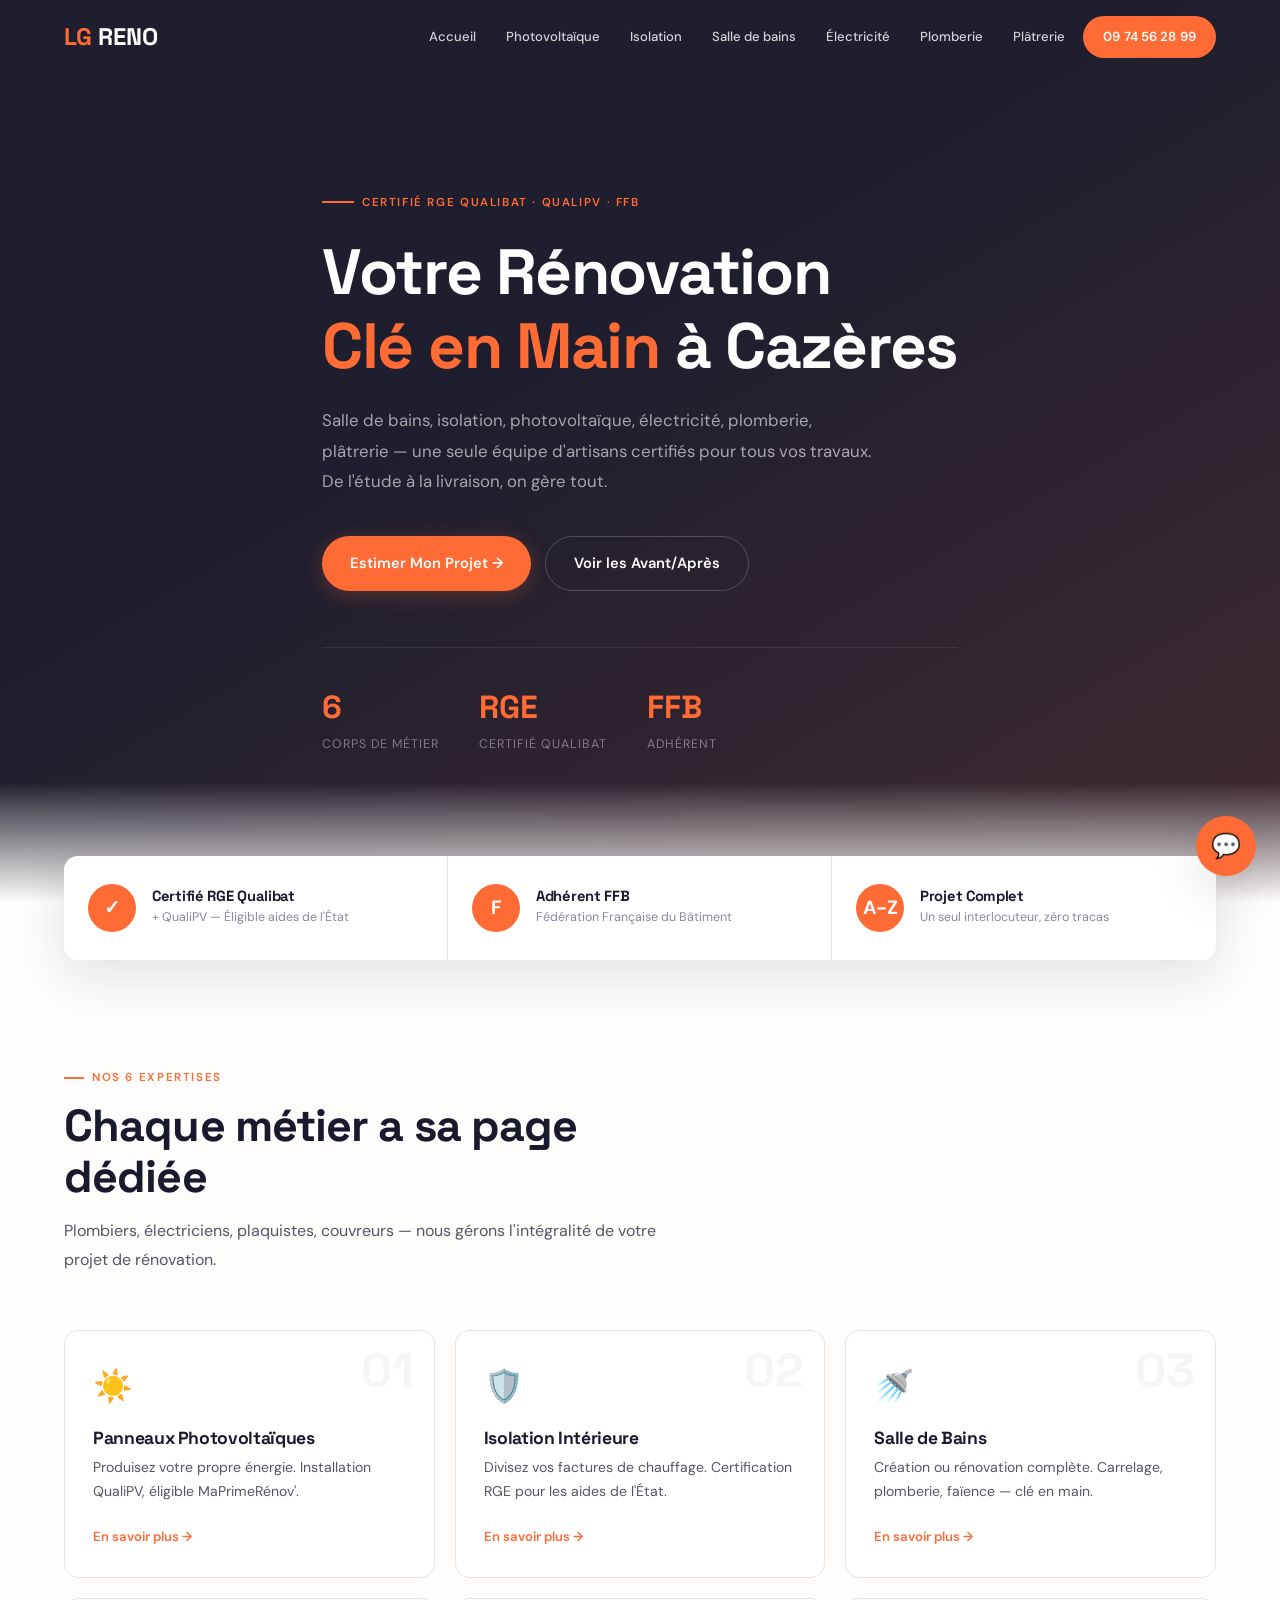
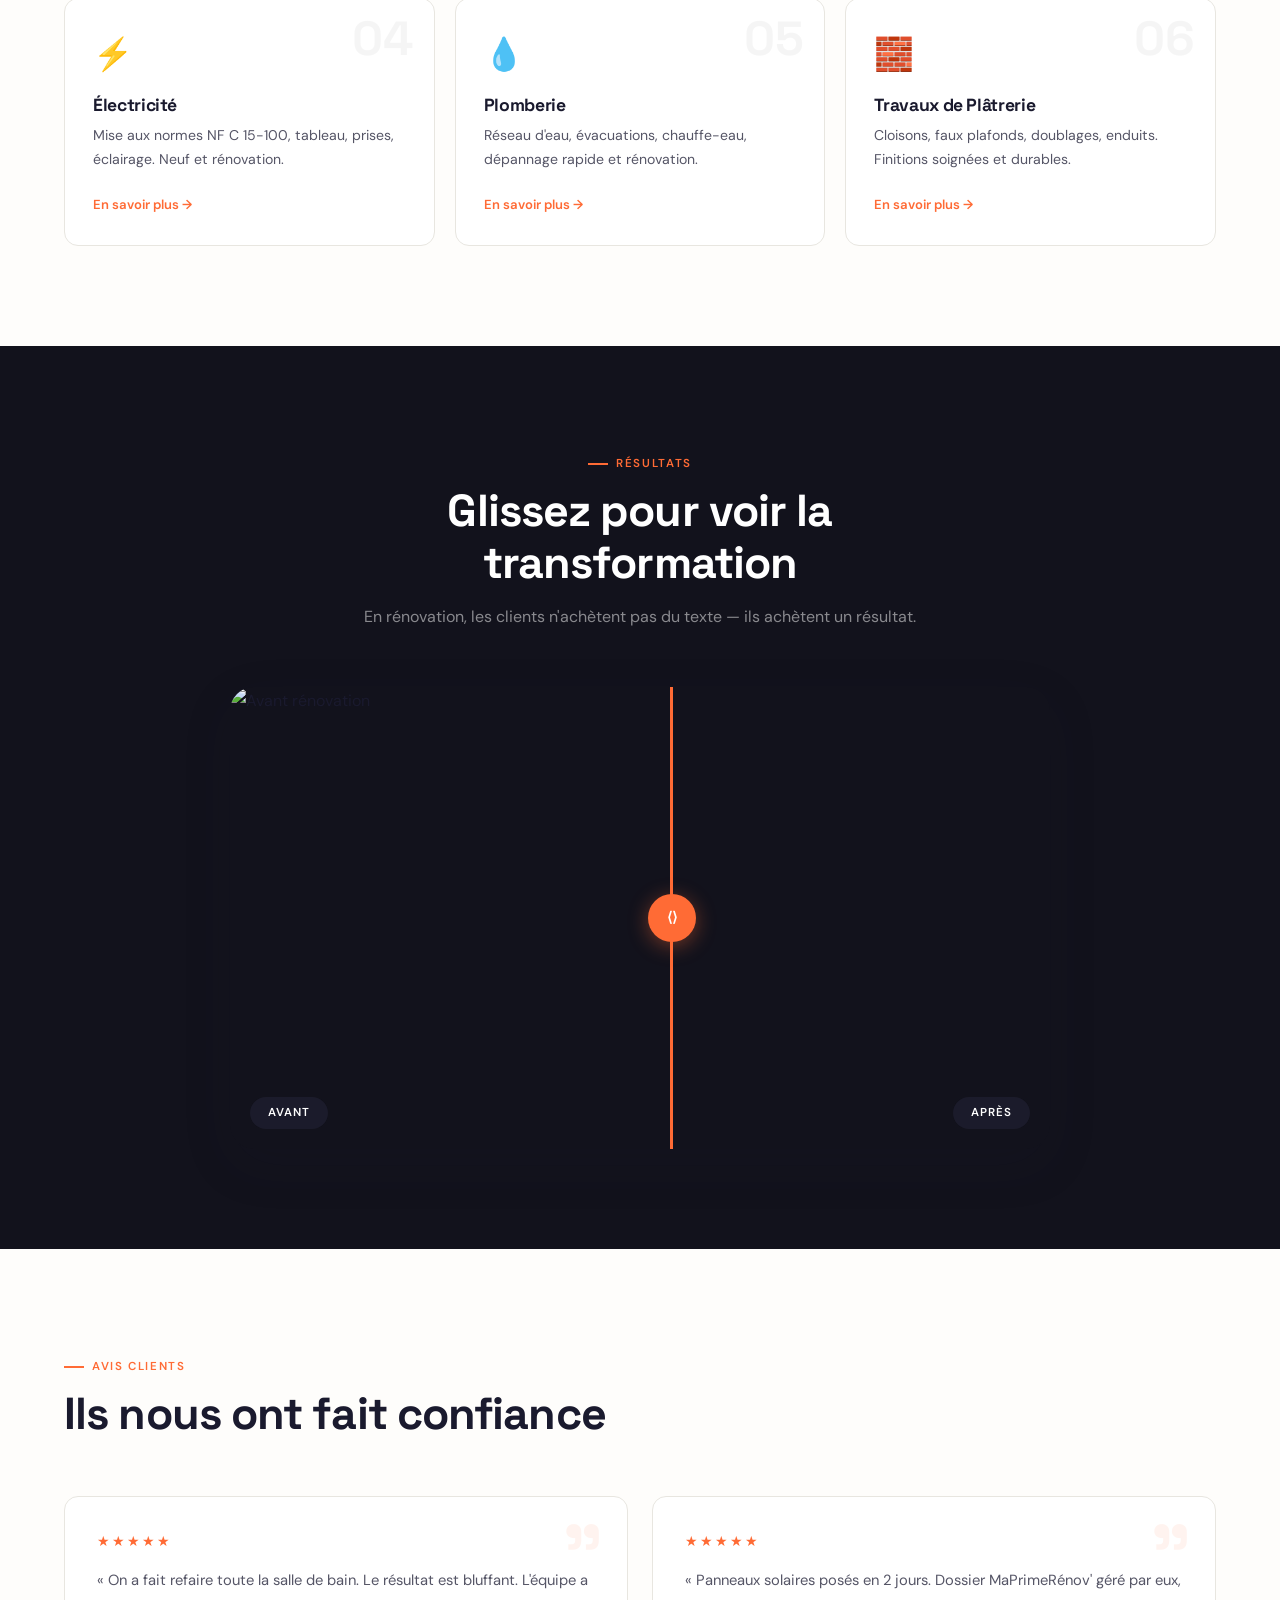
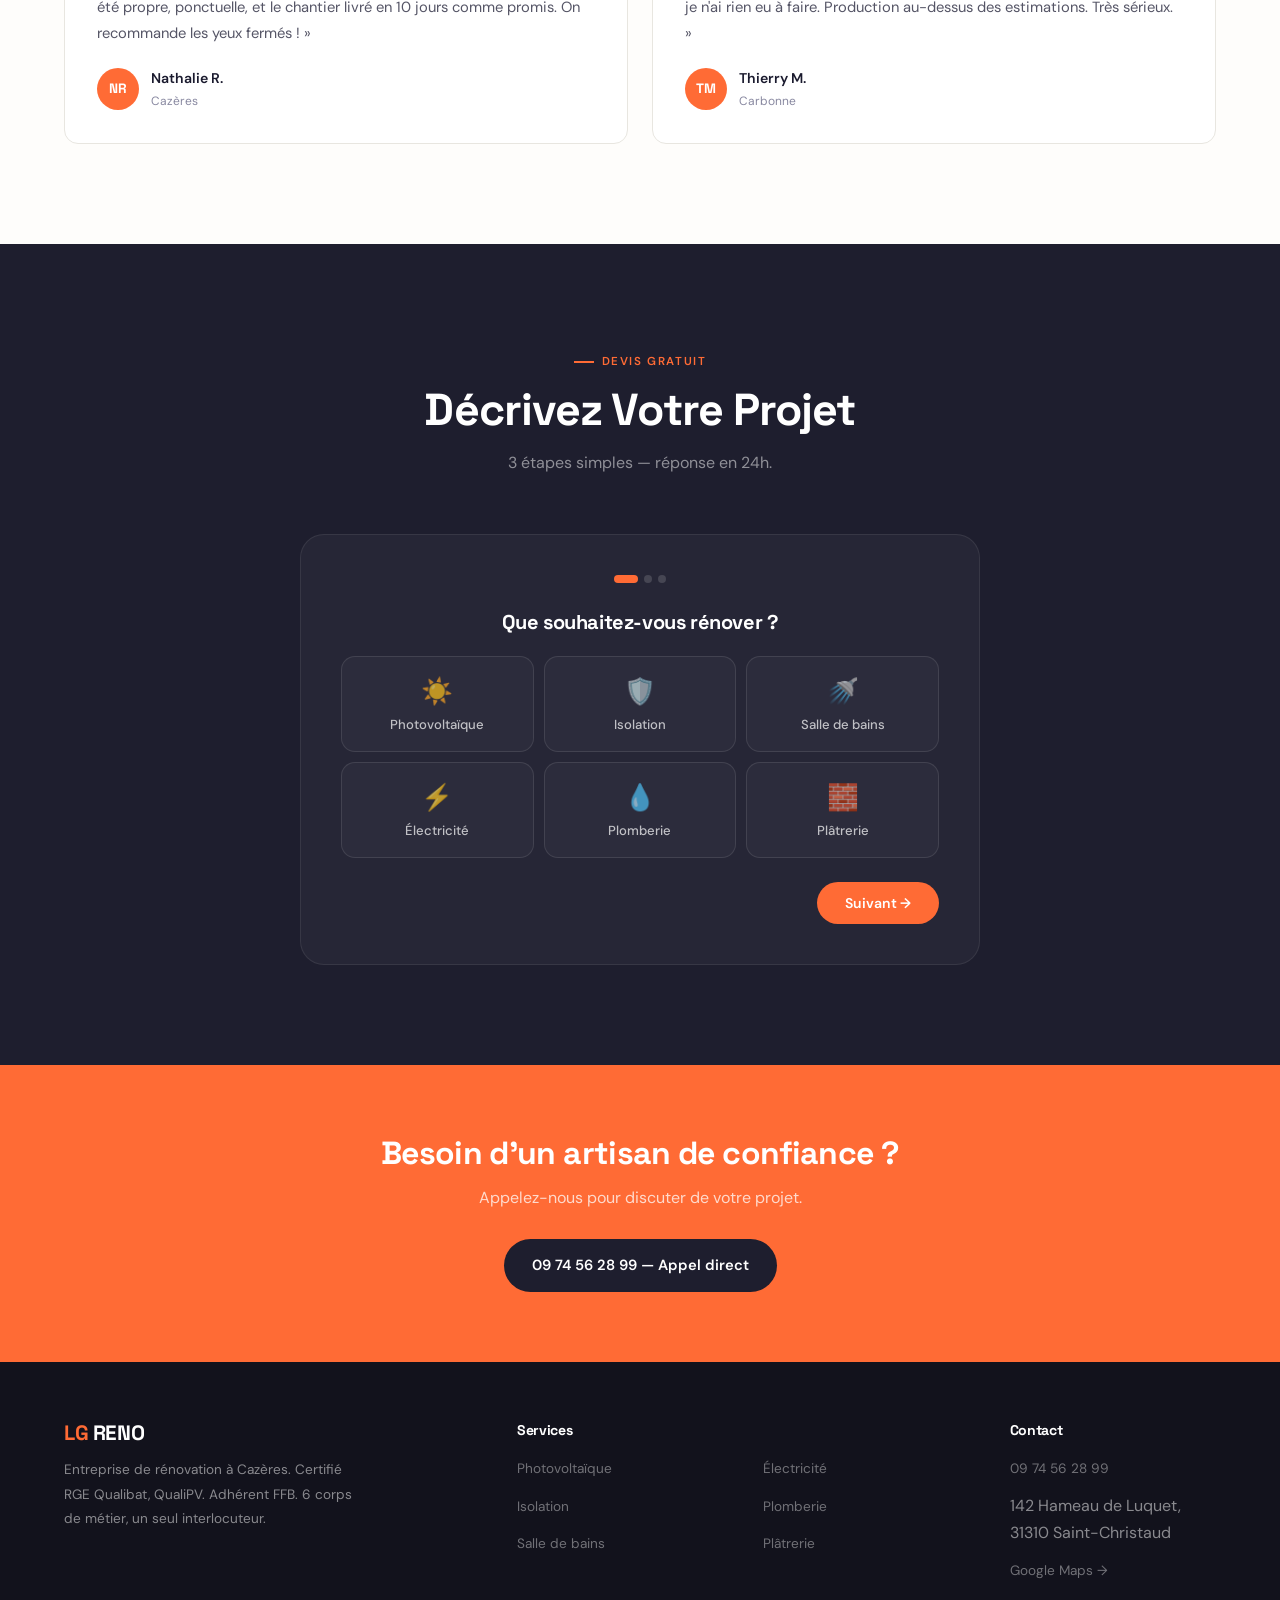
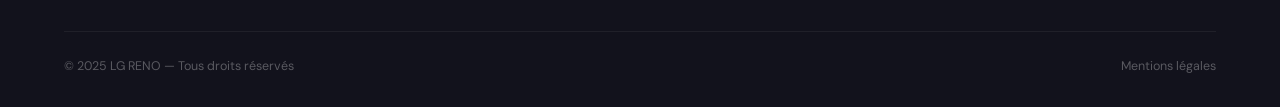
==== commit 740a57e6: "feat(premium): WhatsApp speed dial, specific testimonials, FAQ JSON-LD, WebP pictures with lazy load" ====
--- a/index.html
+++ b/index.html
@@ -101,8 +101,14 @@
       <p style="color:rgba(255,255,255,0.5)">En rénovation, les clients n'achètent pas du texte — ils achètent un résultat.</p>
     </div>
     <div class="ba-container reveal">
-      <img src="images/before-after.png" alt="Avant rénovation" class="ba-before">
-      <img src="images/hero-bg.png" alt="Après rénovation" class="ba-after">
+      <picture>
+        <source srcset="images/before-after.webp" type="image/webp">
+        <img src="images/before-after.png" alt="Avant rénovation" class="ba-before" loading="lazy">
+      </picture>
+      <picture>
+        <source srcset="images/hero-bg.webp" type="image/webp">
+        <img src="images/hero-bg.png" alt="Après rénovation" class="ba-after" loading="lazy">
+      </picture>
       <div class="ba-slider"></div>
       <span class="ba-label ba-label-before">Avant</span>
       <span class="ba-label ba-label-after">Après</span>
@@ -200,7 +206,17 @@
     <div class="footer-bottom"><p>© 2025 LG RENO — Tous droits réservés</p><p><a href="#">Mentions légales</a></p></div>
   </div></footer>
 
-  <a href="tel:0974562899" class="floating-cta" id="floatingCta"><span class="phone-icon">📞</span><span>09 74 56 28 99</span></a>
+  <div class="speed-dial-container" id="speedDial">
+    <div class="speed-dial-options">
+      <a href="https://wa.me/33974562899?text=Bonjour%20LG%20RENO,%20j'aimerais%20des%20renseignements%20pour%20un%20projet%20de..." target="_blank" rel="noopener" class="speed-action whatsapp">
+        <span>WhatsApp</span> 💬
+      </a>
+      <a href="tel:0974562899" class="speed-action phone">
+        <span>Appeler</span> 📞
+      </a>
+    </div>
+    <button class="speed-toggle" id="speedToggle" aria-label="Contact">💬</button>
+  </div>
   <script src="js/main.js"></script>
 </body>
 </html>
--- a/css/styles.css
+++ b/css/styles.css
@@ -232,3 +232,39 @@
   .footer-bottom{flex-direction:column;gap:8px;text-align:center}
   .floating-cta span:not(.phone-icon){display:none}.floating-cta{padding:16px;border-radius:50%}
 }
+
+/* ── PREMIUM FEATURES ── */
+
+/* Slider Animation */
+.ba-slider.ba-hint {
+  transform: translateX(30px);
+  transition: transform 0.8s ease-in-out;
+}
+.ba-after.ba-hint-clip {
+  clip-path: inset(0 0 0 calc(50% + 30px)) !important;
+  transition: clip-path 0.8s ease-in-out;
+}
+
+/* FAQ Accordion */
+.faq-section { padding: 80px 0; background: var(--bg-main); }
+.faq-list { max-width: 800px; margin: 0 auto; display: flex; flex-direction: column; gap: 16px; }
+.faq-item { background: var(--white); border: 1px solid var(--border); border-radius: var(--radius-lg); overflow: hidden; transition: var(--transition); }
+.faq-item:hover { border-color: var(--primary-light); box-shadow: var(--shadow-sm); }
+.faq-question { width: 100%; text-align: left; background: none; border: none; padding: 24px; font-family: 'Space Grotesk', sans-serif; font-size: 1.1rem; font-weight: 600; color: var(--text-primary); cursor: pointer; display: flex; justify-content: space-between; align-items: center; }
+.faq-icon { width: 24px; height: 24px; border-radius: 50%; background: var(--primary-light); color: var(--primary); display: flex; align-items: center; justify-content: center; transition: var(--transition); font-size: 1.2rem; line-height: 1; }
+.faq-answer { max-height: 0; overflow: hidden; transition: max-height 0.4s ease, padding 0.4s ease; background: var(--white); }
+.faq-answer-inner { padding: 0 24px 24px; color: var(--text-secondary); font-size: 0.95rem; line-height: 1.7; }
+.faq-item.open .faq-icon { transform: rotate(45deg); background: var(--primary); color: var(--white); }
+.faq-item.open .faq-answer { max-height: 500px; }
+
+/* Speed Dial */
+.speed-dial-container { position: fixed; bottom: 24px; right: 24px; z-index: 1000; display: flex; flex-direction: column; align-items: flex-end; gap: 16px; }
+.speed-dial-options { display: flex; flex-direction: column; gap: 12px; opacity: 0; visibility: hidden; transform: translateY(20px); transition: var(--transition); pointer-events: none; }
+.speed-dial-container.open .speed-dial-options { opacity: 1; visibility: visible; transform: translateY(0); pointer-events: auto; }
+.speed-action { display: flex; align-items: center; gap: 12px; background: var(--white); padding: 10px 20px; border-radius: 50px; color: var(--text-primary); font-weight: 600; font-size: 0.9rem; box-shadow: var(--shadow-md); transition: var(--transition); border: 1px solid var(--border); text-decoration: none; }
+.speed-action:hover { transform: scale(1.05); }
+.speed-action.whatsapp { color: #25D366; border-color: #25D366; background: #F0FFF4; }
+.speed-action.phone { color: var(--primary); border-color: var(--primary-light); }
+.speed-toggle { background: var(--primary); color: var(--white); width: 60px; height: 60px; border-radius: 50%; border: none; font-size: 1.5rem; display: flex; align-items: center; justify-content: center; box-shadow: var(--shadow-lg); cursor: pointer; transition: var(--transition); }
+.speed-toggle:hover { transform: scale(1.1); background: var(--primary-hover); }
+.speed-dial-container.open .speed-toggle { transform: rotate(45deg); background: var(--secondary); }
